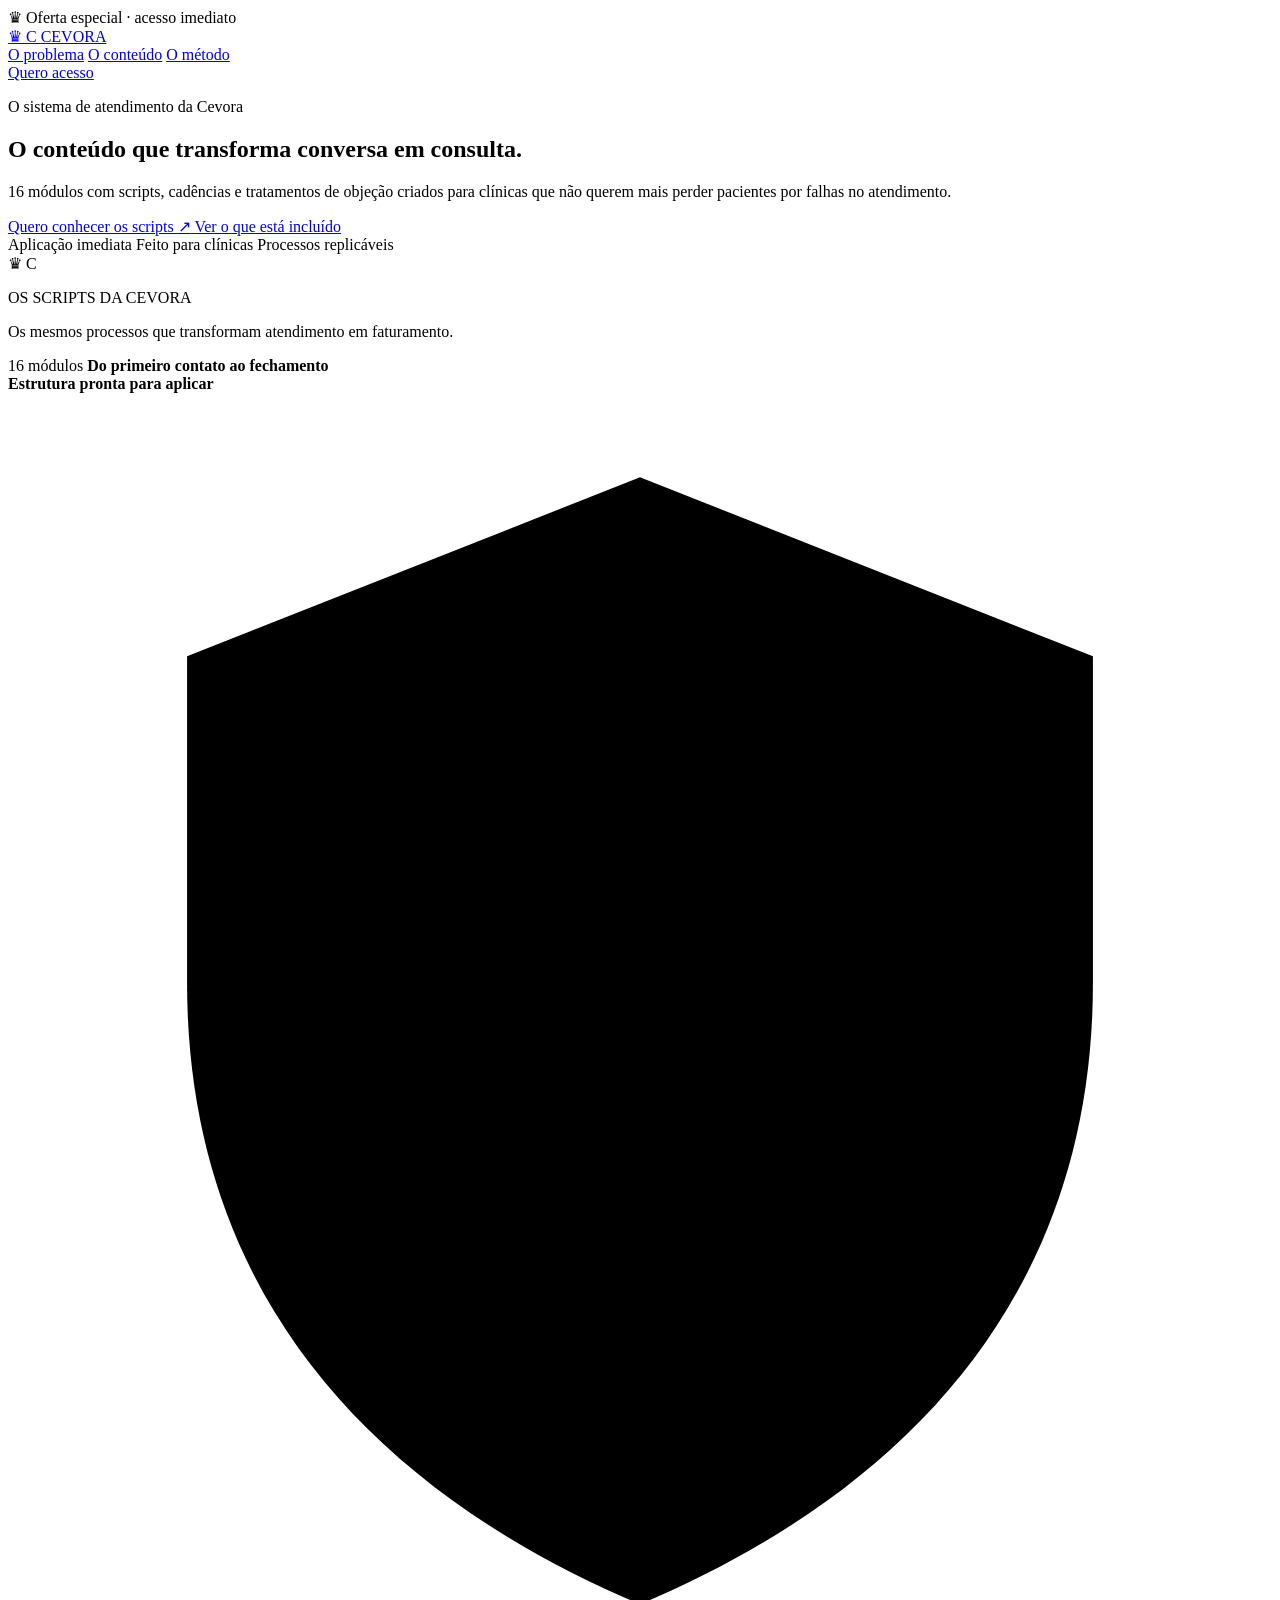
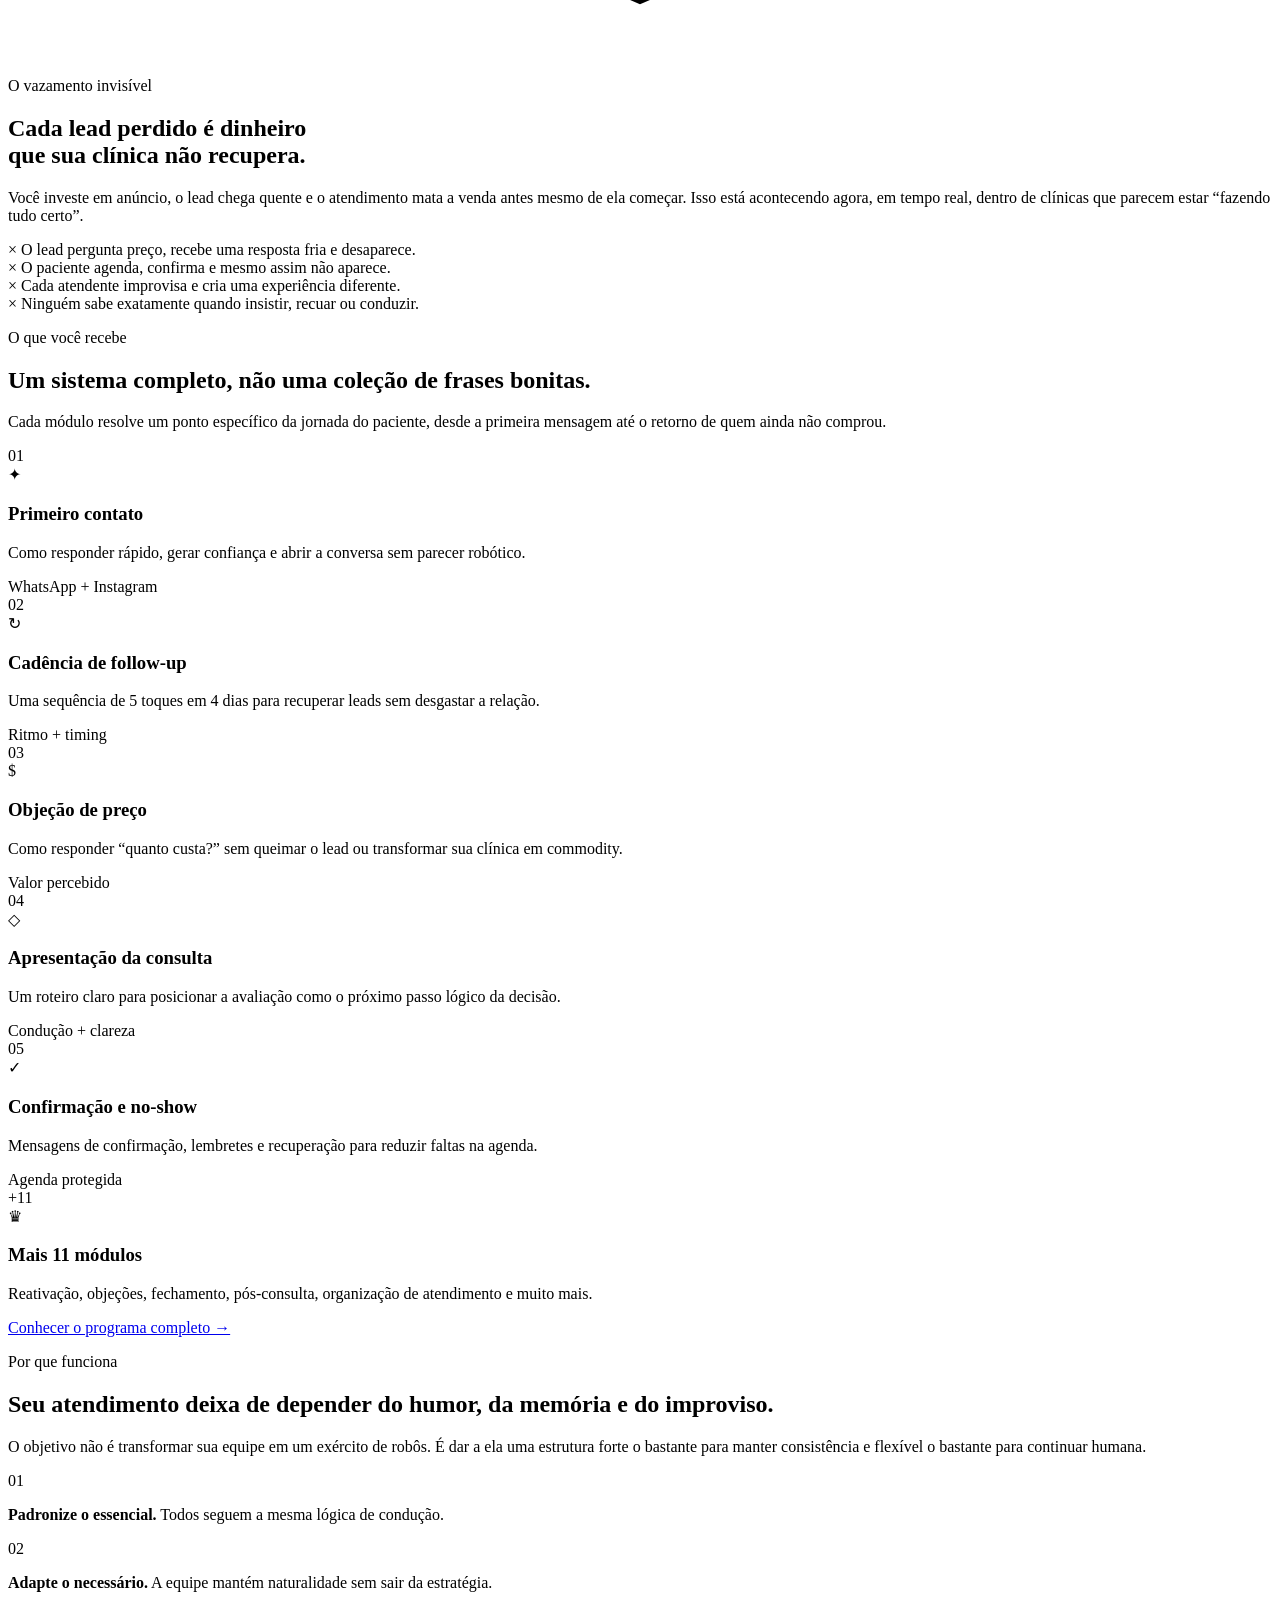
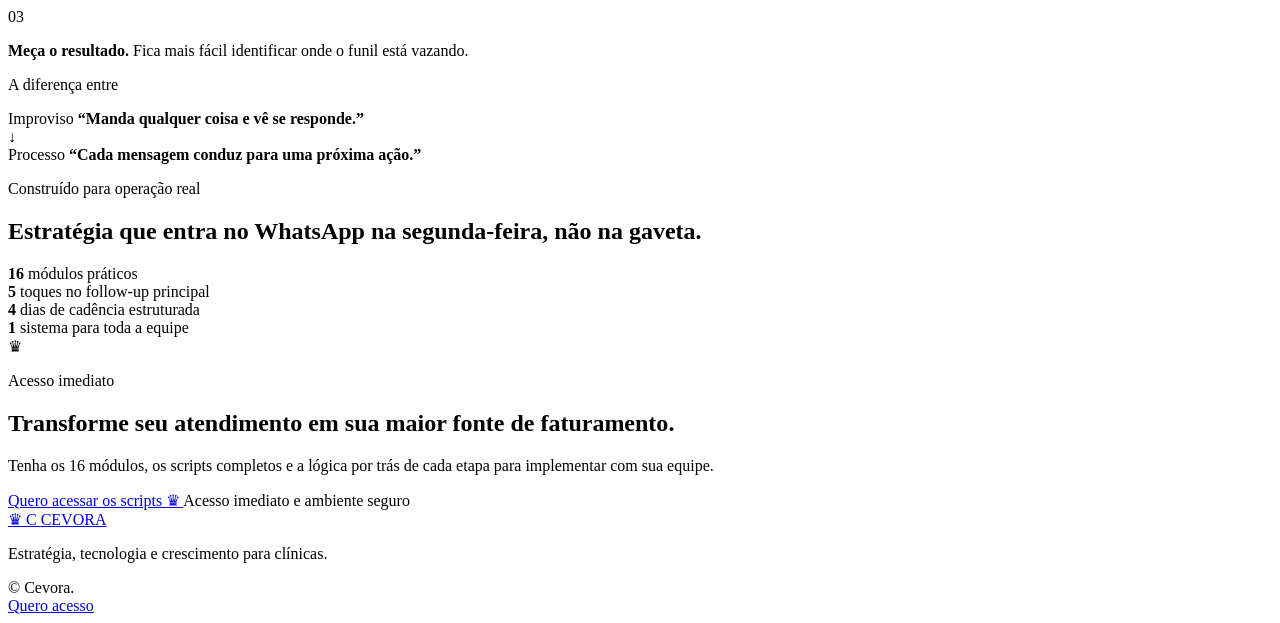
==== index.html @ 69fa2ea5 "feat: cria esboço inicial da landing page Cevora Scripts" ====
<!DOCTYPE html>
<html lang="pt-BR">
<head>
  <meta charset="UTF-8" />
  <meta name="viewport" content="width=device-width, initial-scale=1.0" />
  <meta name="theme-color" content="#070707" />
  <meta
    name="description"
    content="Os Scripts da Cevora: scripts, cadências e tratamentos de objeção criados para clínicas que querem converter mais leads em consultas."
  />
  <title>Os Scripts da Cevora</title>
  <link rel="preconnect" href="https://fonts.googleapis.com" />
  <link rel="preconnect" href="https://fonts.gstatic.com" crossorigin />
  <link
    href="https://fonts.googleapis.com/css2?family=Cormorant+Garamond:wght@500;600;700&family=Inter:wght@400;500;600;700&display=swap"
    rel="stylesheet"
  />
  <link rel="stylesheet" href="styles.css" />
</head>
<body>
  <div class="noise" aria-hidden="true"></div>
  <div class="page-glow page-glow--one" aria-hidden="true"></div>
  <div class="page-glow page-glow--two" aria-hidden="true"></div>

  <div class="offer-bar">
    <span class="offer-bar__icon">♛</span>
    <span>Oferta especial · acesso imediato</span>
  </div>

  <header class="site-header">
    <a class="brand" href="#inicio" aria-label="Cevora, início">
      <span class="brand__mark" aria-hidden="true">
        <span class="brand__crown">♛</span>
        C
      </span>
      <span class="brand__name">CEVORA</span>
    </a>

    <nav class="desktop-nav" aria-label="Navegação principal">
      <a href="#problema">O problema</a>
      <a href="#conteudo">O conteúdo</a>
      <a href="#metodo">O método</a>
    </nav>

    <a class="button button--header" href="#oferta">Quero acesso</a>
  </header>

  <main>
    <section class="hero section" id="inicio">
      <div class="hero__copy reveal">
        <p class="eyebrow">O sistema de atendimento da Cevora</p>
        <h1>
          O conteúdo que transforma
          <span class="gold-text">conversa em consulta</span><span class="red-dot">.</span>
        </h1>

        <p class="hero__lead">
          16 módulos com scripts, cadências e tratamentos de objeção criados para clínicas que não querem mais perder pacientes por falhas no atendimento.
        </p>

        <div class="hero__actions">
          <a class="button button--primary" href="#oferta">
            Quero conhecer os scripts
            <span aria-hidden="true">↗</span>
          </a>
          <a class="text-link" href="#conteudo">Ver o que está incluído</a>
        </div>

        <div class="trust-row" aria-label="Diferenciais">
          <span>Aplicação imediata</span>
          <span>Feito para clínicas</span>
          <span>Processos replicáveis</span>
        </div>
      </div>

      <div class="hero__visual reveal" aria-label="Representação do produto Os Scripts da Cevora">
        <div class="orbit orbit--one"></div>
        <div class="orbit orbit--two"></div>
        <div class="product-shadow"></div>

        <div class="product-box">
          <div class="product-box__edge"></div>
          <div class="product-box__face">
            <div class="product-box__brand">
              <span class="mini-crown">♛</span>
              <span class="product-box__letter">C</span>
            </div>
            <div class="product-box__divider"></div>
            <p class="product-box__title">
              OS SCRIPTS
              <span>DA CEVORA</span>
            </p>
            <p class="product-box__subtitle">
              Os mesmos processos que transformam atendimento em faturamento.
            </p>
          </div>
        </div>

        <div class="floating-card floating-card--top">
          <span class="floating-card__label">16 módulos</span>
          <strong>Do primeiro contato ao fechamento</strong>
        </div>

        <div class="floating-card floating-card--bottom">
          <span class="pulse"></span>
          <strong>Estrutura pronta para aplicar</strong>
        </div>
      </div>
    </section>

    <section class="problem section section--bordered" id="problema">
      <div class="problem__symbol reveal" aria-hidden="true">
        <div class="shield">
          <svg viewBox="0 0 120 120" role="presentation">
            <path d="M60 8 103 25v31c0 29-17 48-43 59C34 104 17 85 17 56V25L60 8Z" />
            <path d="M33 76 50 57l14 12 22-29" />
            <path d="M74 40h12v12" />
          </svg>
        </div>
      </div>

      <div class="problem__content reveal">
        <p class="eyebrow eyebrow--red">O vazamento invisível</p>
        <h2>
          Cada lead perdido é <span class="red-text">dinheiro</span><br />
          que sua clínica não recupera.
        </h2>
        <p>
          Você investe em anúncio, o lead chega quente e o atendimento mata a venda antes mesmo de ela começar. Isso está acontecendo agora, em tempo real, dentro de clínicas que parecem estar “fazendo tudo certo”.
        </p>

        <div class="pain-list">
          <div class="pain-item">
            <span class="pain-item__icon">×</span>
            <span>O lead pergunta preço, recebe uma resposta fria e desaparece.</span>
          </div>
          <div class="pain-item">
            <span class="pain-item__icon">×</span>
            <span>O paciente agenda, confirma e mesmo assim não aparece.</span>
          </div>
          <div class="pain-item">
            <span class="pain-item__icon">×</span>
            <span>Cada atendente improvisa e cria uma experiência diferente.</span>
          </div>
          <div class="pain-item">
            <span class="pain-item__icon">×</span>
            <span>Ninguém sabe exatamente quando insistir, recuar ou conduzir.</span>
          </div>
        </div>
      </div>
    </section>

    <section class="content-section section section--bordered" id="conteudo">
      <div class="section-heading reveal">
        <p class="eyebrow">O que você recebe</p>
        <h2>Um sistema completo, não uma coleção de frases bonitas.</h2>
        <p>
          Cada módulo resolve um ponto específico da jornada do paciente, desde a primeira mensagem até o retorno de quem ainda não comprou.
        </p>
      </div>

      <div class="modules-grid">
        <article class="module-card reveal">
          <span class="module-card__number">01</span>
          <div class="module-card__icon" aria-hidden="true">✦</div>
          <h3>Primeiro contato</h3>
          <p>Como responder rápido, gerar confiança e abrir a conversa sem parecer robótico.</p>
          <span class="module-card__meta">WhatsApp + Instagram</span>
        </article>

        <article class="module-card reveal">
          <span class="module-card__number">02</span>
          <div class="module-card__icon" aria-hidden="true">↻</div>
          <h3>Cadência de follow-up</h3>
          <p>Uma sequência de 5 toques em 4 dias para recuperar leads sem desgastar a relação.</p>
          <span class="module-card__meta">Ritmo + timing</span>
        </article>

        <article class="module-card reveal">
          <span class="module-card__number">03</span>
          <div class="module-card__icon" aria-hidden="true">$</div>
          <h3>Objeção de preço</h3>
          <p>Como responder “quanto custa?” sem queimar o lead ou transformar sua clínica em commodity.</p>
          <span class="module-card__meta">Valor percebido</span>
        </article>

        <article class="module-card reveal">
          <span class="module-card__number">04</span>
          <div class="module-card__icon" aria-hidden="true">◇</div>
          <h3>Apresentação da consulta</h3>
          <p>Um roteiro claro para posicionar a avaliação como o próximo passo lógico da decisão.</p>
          <span class="module-card__meta">Condução + clareza</span>
        </article>

        <article class="module-card reveal">
          <span class="module-card__number">05</span>
          <div class="module-card__icon" aria-hidden="true">✓</div>
          <h3>Confirmação e no-show</h3>
          <p>Mensagens de confirmação, lembretes e recuperação para reduzir faltas na agenda.</p>
          <span class="module-card__meta">Agenda protegida</span>
        </article>

        <article class="module-card module-card--highlight reveal">
          <span class="module-card__number">+11</span>
          <div class="module-card__icon" aria-hidden="true">♛</div>
          <h3>Mais 11 módulos</h3>
          <p>Reativação, objeções, fechamento, pós-consulta, organização de atendimento e muito mais.</p>
          <a href="#oferta">Conhecer o programa completo →</a>
        </article>
      </div>
    </section>

    <section class="method section section--bordered" id="metodo">
      <div class="method__copy reveal">
        <p class="eyebrow">Por que funciona</p>
        <h2>Seu atendimento deixa de depender do humor, da memória e do improviso.</h2>
        <p>
          O objetivo não é transformar sua equipe em um exército de robôs. É dar a ela uma estrutura forte o bastante para manter consistência e flexível o bastante para continuar humana.
        </p>

        <div class="method-points">
          <div>
            <span>01</span>
            <p><strong>Padronize o essencial.</strong> Todos seguem a mesma lógica de condução.</p>
          </div>
          <div>
            <span>02</span>
            <p><strong>Adapte o necessário.</strong> A equipe mantém naturalidade sem sair da estratégia.</p>
          </div>
          <div>
            <span>03</span>
            <p><strong>Meça o resultado.</strong> Fica mais fácil identificar onde o funil está vazando.</p>
          </div>
        </div>
      </div>

      <div class="method__panel reveal">
        <div class="method__panel-line"></div>
        <p class="method__panel-kicker">A diferença entre</p>
        <div class="comparison">
          <div class="comparison__item comparison__item--bad">
            <span>Improviso</span>
            <strong>“Manda qualquer coisa e vê se responde.”</strong>
          </div>
          <div class="comparison__arrow">↓</div>
          <div class="comparison__item comparison__item--good">
            <span>Processo</span>
            <strong>“Cada mensagem conduz para uma próxima ação.”</strong>
          </div>
        </div>
      </div>
    </section>

    <section class="proof section section--bordered">
      <div class="proof__intro reveal">
        <p class="eyebrow">Construído para operação real</p>
        <h2>Estratégia que entra no WhatsApp na segunda-feira, não na gaveta.</h2>
      </div>

      <div class="stats-grid">
        <div class="stat reveal">
          <strong>16</strong>
          <span>módulos práticos</span>
        </div>
        <div class="stat reveal">
          <strong>5</strong>
          <span>toques no follow-up principal</span>
        </div>
        <div class="stat reveal">
          <strong>4</strong>
          <span>dias de cadência estruturada</span>
        </div>
        <div class="stat reveal">
          <strong>1</strong>
          <span>sistema para toda a equipe</span>
        </div>
      </div>
    </section>

    <section class="offer section" id="oferta">
      <div class="offer__frame reveal">
        <div class="offer__ornament" aria-hidden="true">♛</div>
        <p class="eyebrow">Acesso imediato</p>
        <h2>
          Transforme seu atendimento em sua
          <span class="red-text">maior fonte de faturamento</span>.
        </h2>
        <p>
          Tenha os 16 módulos, os scripts completos e a lógica por trás de cada etapa para implementar com sua equipe.
        </p>

        <div class="offer__actions">
          <a class="button button--primary button--large" href="#" data-checkout>
            Quero acessar os scripts
            <span aria-hidden="true">♛</span>
          </a>
          <span class="secure-note">Acesso imediato e ambiente seguro</span>
        </div>
      </div>
    </section>
  </main>

  <footer class="site-footer">
    <a class="brand brand--footer" href="#inicio" aria-label="Cevora, voltar ao início">
      <span class="brand__mark" aria-hidden="true">
        <span class="brand__crown">♛</span>
        C
      </span>
      <span class="brand__name">CEVORA</span>
    </a>
    <p>Estratégia, tecnologia e crescimento para clínicas.</p>
    <span>© <span id="year"></span> Cevora.</span>
  </footer>

  <a class="mobile-cta" href="#oferta">Quero acesso</a>

  <script src="script.js"></script>
</body>
</html>
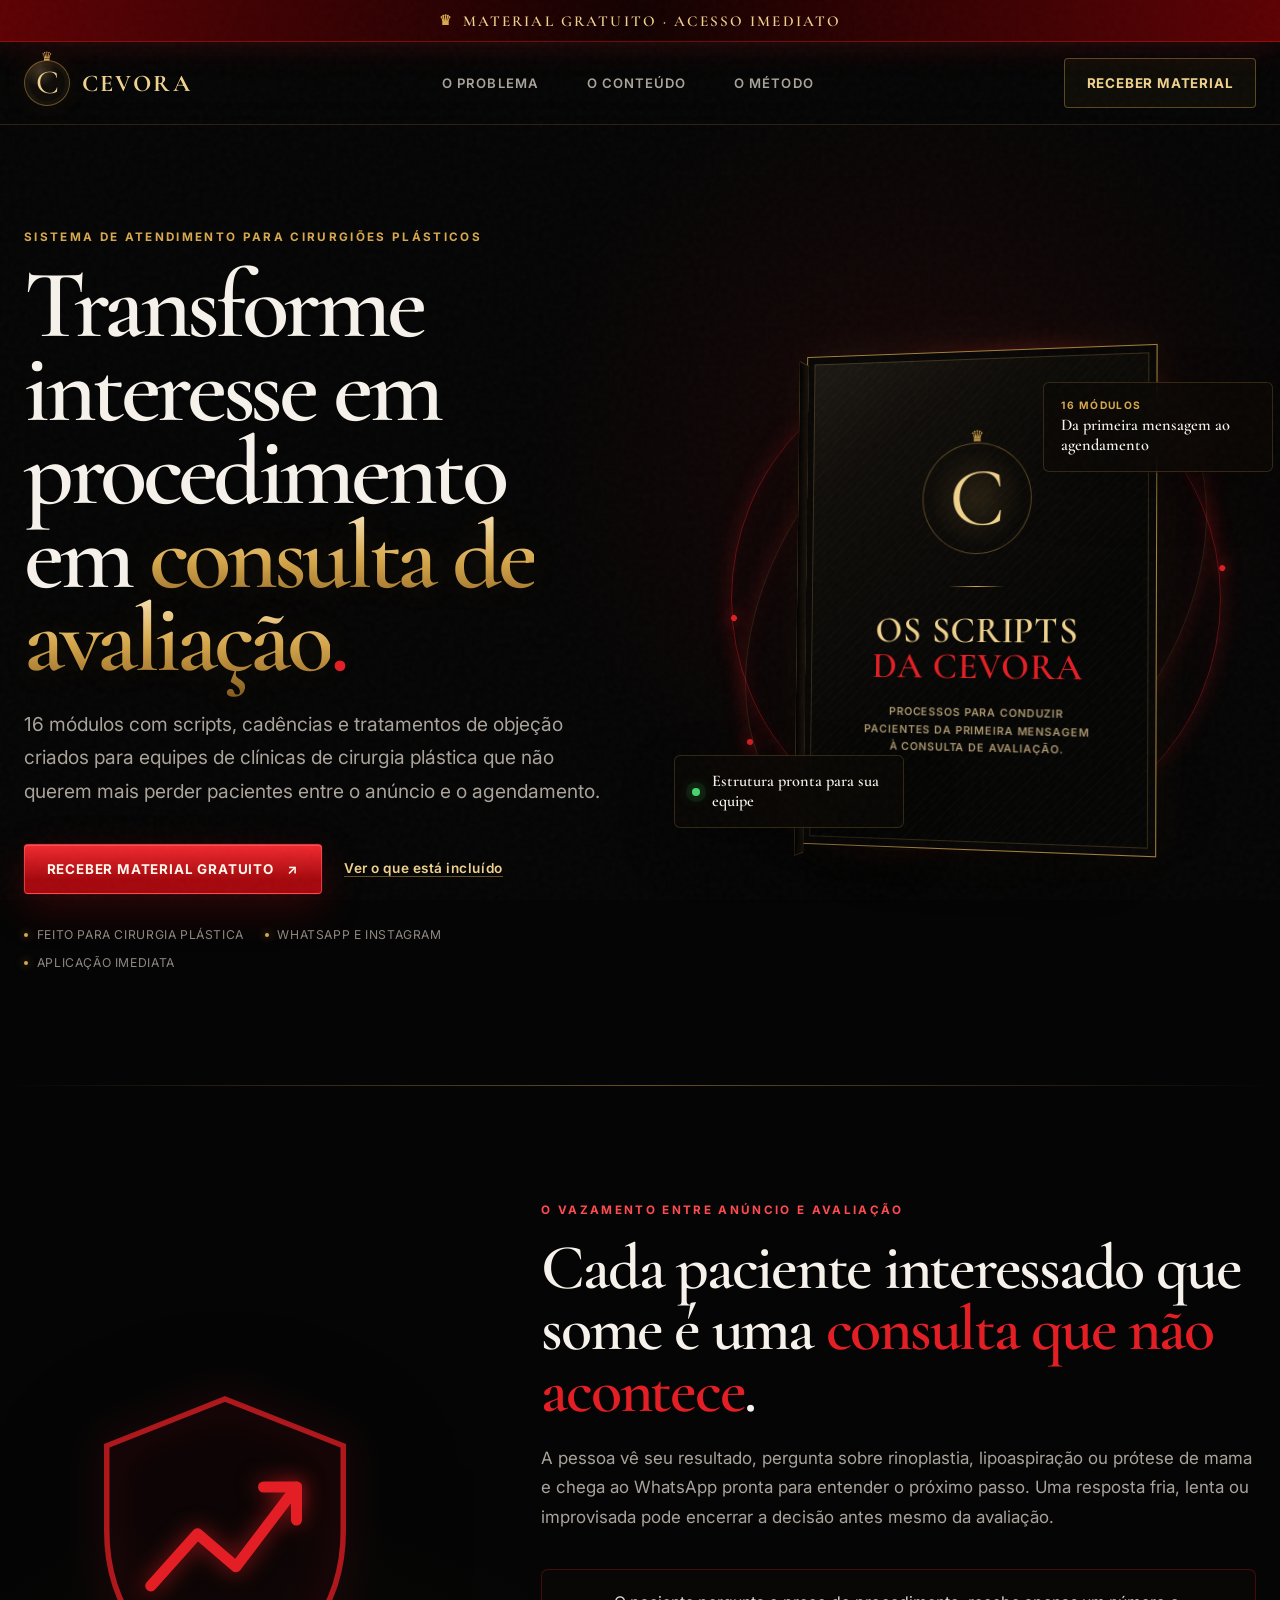
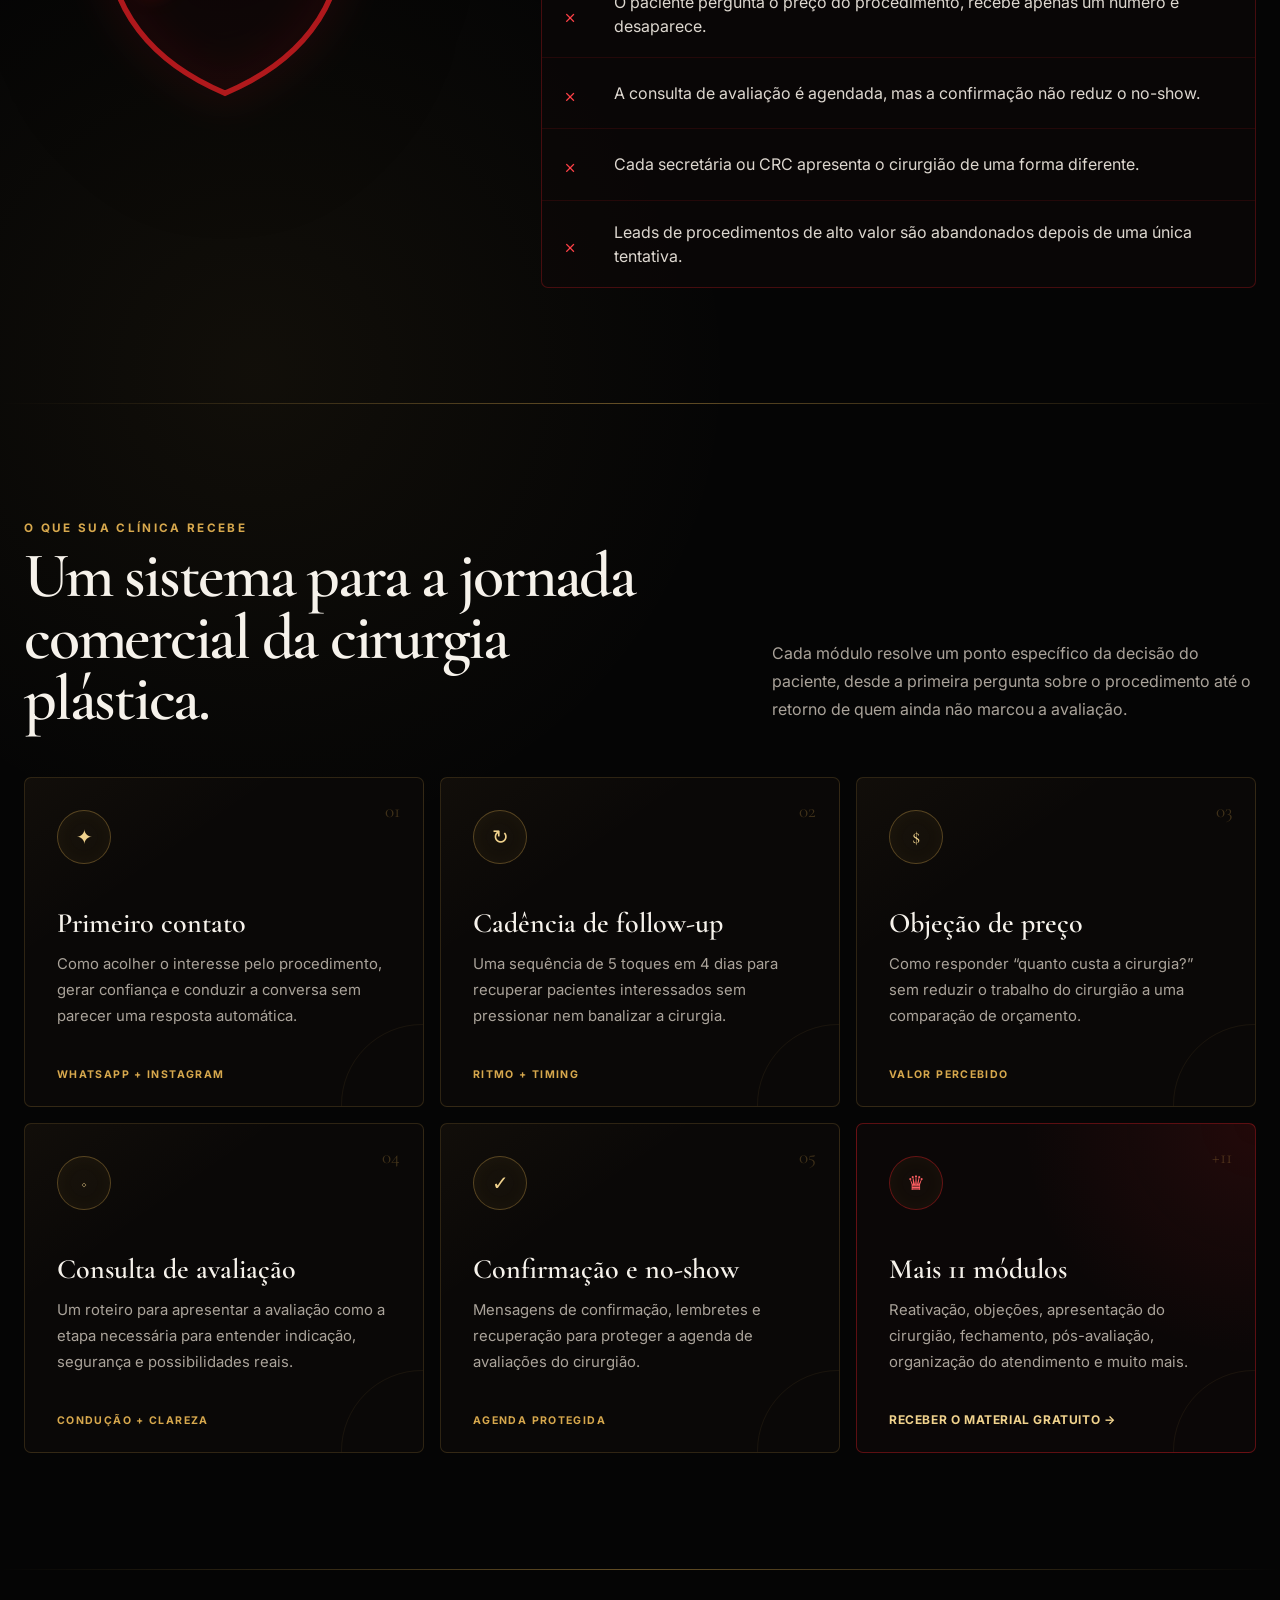
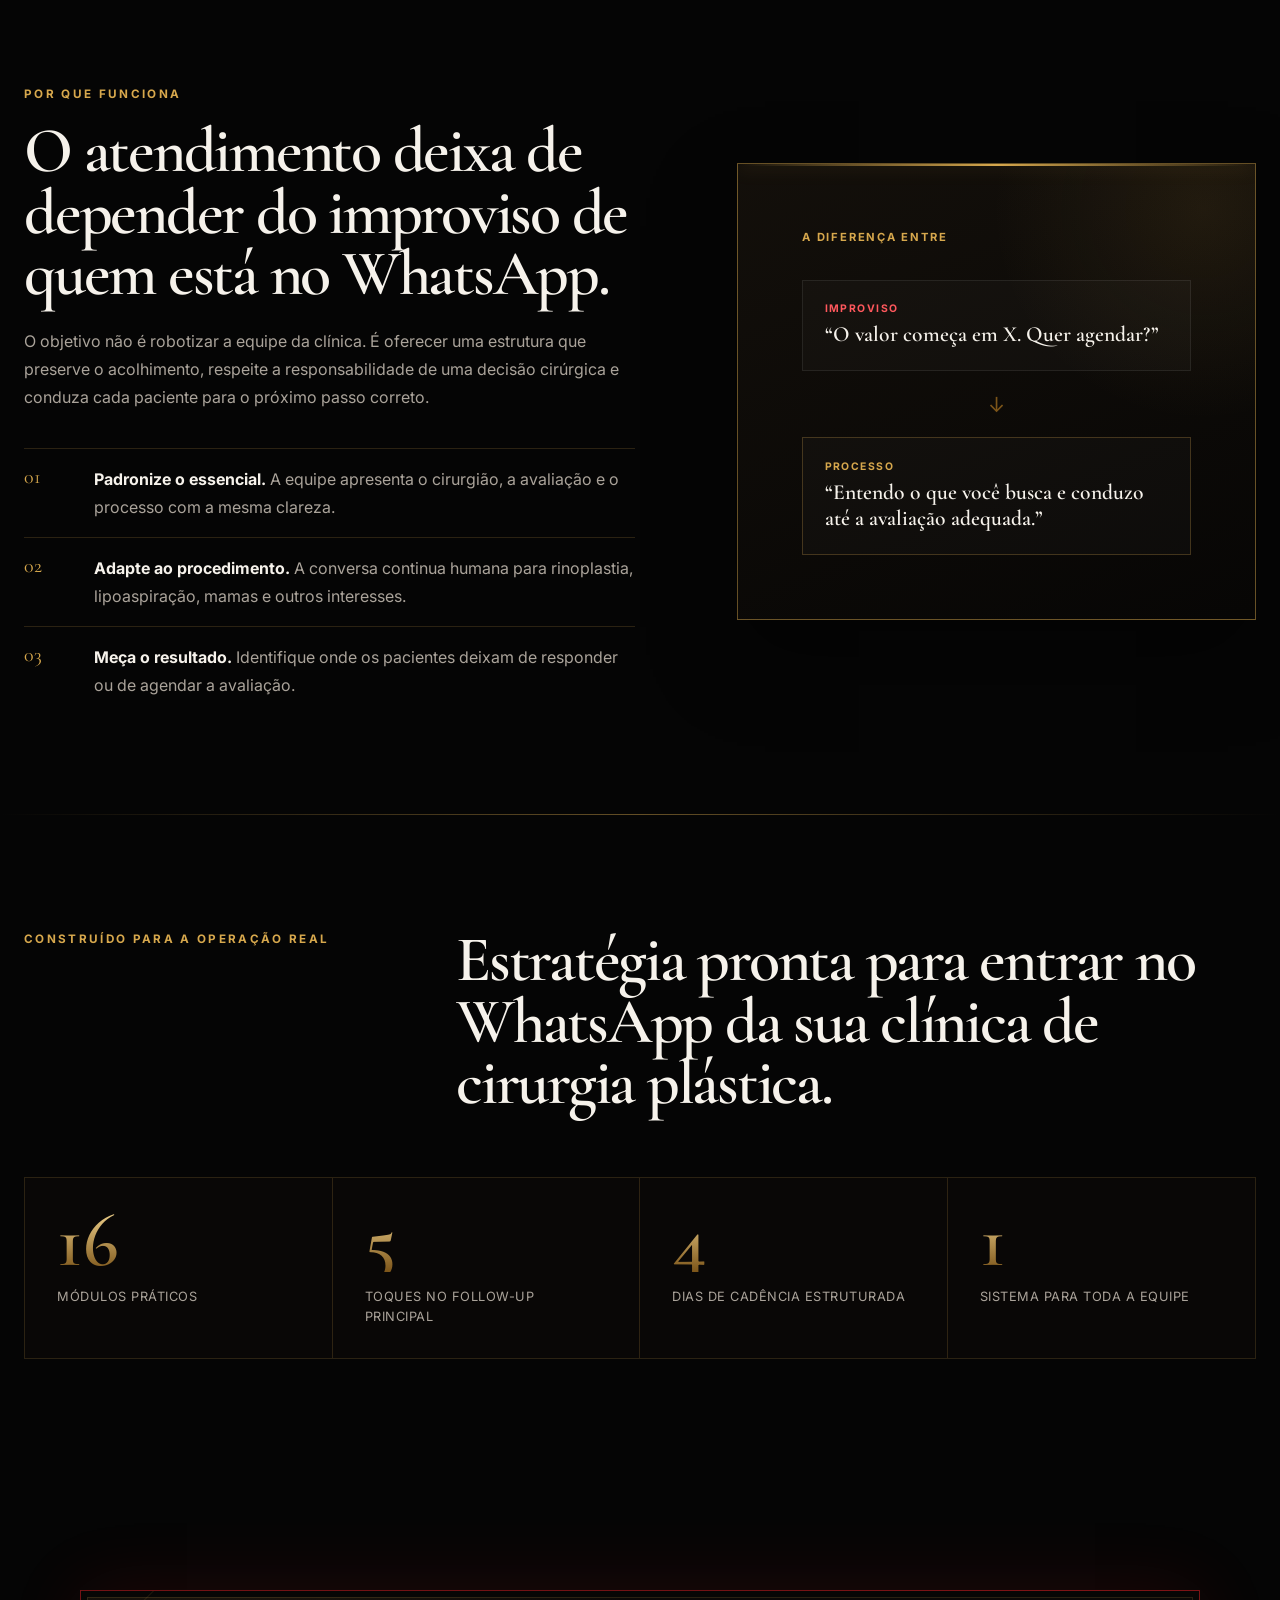
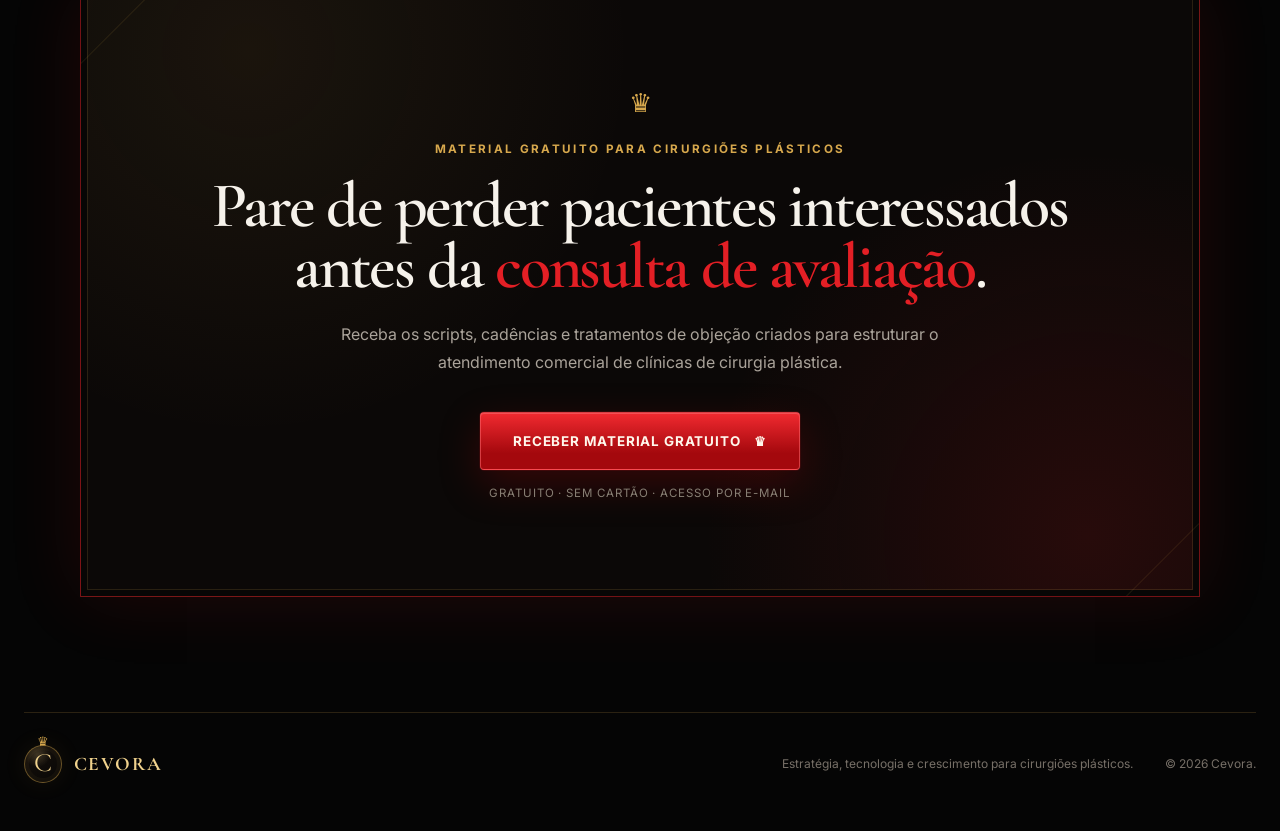
==== commit 2c02ab70: "copy: especializa landing page para cirurgiões plásticos" ====
--- a/index.html
+++ b/index.html
@@ -6,9 +6,9 @@
   <meta name="theme-color" content="#070707" />
   <meta
     name="description"
-    content="Os Scripts da Cevora: scripts, cadências e tratamentos de objeção criados para clínicas que querem converter mais leads em consultas."
+    content="Scripts, cadências e tratamentos de objeção para clínicas de cirurgia plástica converterem mais pacientes interessados em consultas de avaliação."
   />
-  <title>Os Scripts da Cevora</title>
+  <title>Scripts para Cirurgiões Plásticos | Cevora</title>
   <link rel="preconnect" href="https://fonts.googleapis.com" />
   <link rel="preconnect" href="https://fonts.gstatic.com" crossorigin />
   <link
@@ -24,7 +24,7 @@
 
   <div class="offer-bar">
     <span class="offer-bar__icon">♛</span>
-    <span>Oferta especial · acesso imediato</span>
+    <span>Material gratuito · acesso imediato</span>
   </div>
 
   <header class="site-header">
@@ -42,38 +42,38 @@
       <a href="#metodo">O método</a>
     </nav>
 
-    <a class="button button--header" href="#oferta">Quero acesso</a>
+    <a class="button button--header" href="checkout.html">Receber material</a>
   </header>
 
   <main>
     <section class="hero section" id="inicio">
       <div class="hero__copy reveal">
-        <p class="eyebrow">O sistema de atendimento da Cevora</p>
+        <p class="eyebrow">Sistema de atendimento para cirurgiões plásticos</p>
         <h1>
-          O conteúdo que transforma
-          <span class="gold-text">conversa em consulta</span><span class="red-dot">.</span>
+          Transforme interesse em procedimento em
+          <span class="gold-text">consulta de avaliação</span><span class="red-dot">.</span>
         </h1>
 
         <p class="hero__lead">
-          16 módulos com scripts, cadências e tratamentos de objeção criados para clínicas que não querem mais perder pacientes por falhas no atendimento.
+          16 módulos com scripts, cadências e tratamentos de objeção criados para equipes de clínicas de cirurgia plástica que não querem mais perder pacientes entre o anúncio e o agendamento.
         </p>
 
         <div class="hero__actions">
-          <a class="button button--primary" href="#oferta">
-            Quero conhecer os scripts
+          <a class="button button--primary" href="checkout.html">
+            Receber material gratuito
             <span aria-hidden="true">↗</span>
           </a>
           <a class="text-link" href="#conteudo">Ver o que está incluído</a>
         </div>
 
         <div class="trust-row" aria-label="Diferenciais">
+          <span>Feito para cirurgia plástica</span>
+          <span>WhatsApp e Instagram</span>
           <span>Aplicação imediata</span>
-          <span>Feito para clínicas</span>
-          <span>Processos replicáveis</span>
-        </div>
-      </div>
-
-      <div class="hero__visual reveal" aria-label="Representação do produto Os Scripts da Cevora">
+        </div>
+      </div>
+
+      <div class="hero__visual reveal" aria-label="Representação do produto Os Scripts da Cevora para cirurgia plástica">
         <div class="orbit orbit--one"></div>
         <div class="orbit orbit--two"></div>
         <div class="product-shadow"></div>
@@ -91,19 +91,19 @@
               <span>DA CEVORA</span>
             </p>
             <p class="product-box__subtitle">
-              Os mesmos processos que transformam atendimento em faturamento.
+              Processos para conduzir pacientes da primeira mensagem à consulta de avaliação.
             </p>
           </div>
         </div>
 
         <div class="floating-card floating-card--top">
           <span class="floating-card__label">16 módulos</span>
-          <strong>Do primeiro contato ao fechamento</strong>
+          <strong>Da primeira mensagem ao agendamento</strong>
         </div>
 
         <div class="floating-card floating-card--bottom">
           <span class="pulse"></span>
-          <strong>Estrutura pronta para aplicar</strong>
+          <strong>Estrutura pronta para sua equipe</strong>
         </div>
       </div>
     </section>
@@ -120,31 +120,31 @@
       </div>
 
       <div class="problem__content reveal">
-        <p class="eyebrow eyebrow--red">O vazamento invisível</p>
+        <p class="eyebrow eyebrow--red">O vazamento entre anúncio e avaliação</p>
         <h2>
-          Cada lead perdido é <span class="red-text">dinheiro</span><br />
-          que sua clínica não recupera.
+          Cada paciente interessado que some é uma
+          <span class="red-text">consulta que não acontece</span>.
         </h2>
         <p>
-          Você investe em anúncio, o lead chega quente e o atendimento mata a venda antes mesmo de ela começar. Isso está acontecendo agora, em tempo real, dentro de clínicas que parecem estar “fazendo tudo certo”.
+          A pessoa vê seu resultado, pergunta sobre rinoplastia, lipoaspiração ou prótese de mama e chega ao WhatsApp pronta para entender o próximo passo. Uma resposta fria, lenta ou improvisada pode encerrar a decisão antes mesmo da avaliação.
         </p>
 
         <div class="pain-list">
           <div class="pain-item">
             <span class="pain-item__icon">×</span>
-            <span>O lead pergunta preço, recebe uma resposta fria e desaparece.</span>
+            <span>O paciente pergunta o preço do procedimento, recebe apenas um número e desaparece.</span>
           </div>
           <div class="pain-item">
             <span class="pain-item__icon">×</span>
-            <span>O paciente agenda, confirma e mesmo assim não aparece.</span>
+            <span>A consulta de avaliação é agendada, mas a confirmação não reduz o no-show.</span>
           </div>
           <div class="pain-item">
             <span class="pain-item__icon">×</span>
-            <span>Cada atendente improvisa e cria uma experiência diferente.</span>
+            <span>Cada secretária ou CRC apresenta o cirurgião de uma forma diferente.</span>
           </div>
           <div class="pain-item">
             <span class="pain-item__icon">×</span>
-            <span>Ninguém sabe exatamente quando insistir, recuar ou conduzir.</span>
+            <span>Leads de procedimentos de alto valor são abandonados depois de uma única tentativa.</span>
           </div>
         </div>
       </div>
@@ -152,10 +152,10 @@
 
     <section class="content-section section section--bordered" id="conteudo">
       <div class="section-heading reveal">
-        <p class="eyebrow">O que você recebe</p>
-        <h2>Um sistema completo, não uma coleção de frases bonitas.</h2>
+        <p class="eyebrow">O que sua clínica recebe</p>
+        <h2>Um sistema para a jornada comercial da cirurgia plástica.</h2>
         <p>
-          Cada módulo resolve um ponto específico da jornada do paciente, desde a primeira mensagem até o retorno de quem ainda não comprou.
+          Cada módulo resolve um ponto específico da decisão do paciente, desde a primeira pergunta sobre o procedimento até o retorno de quem ainda não marcou a avaliação.
         </p>
       </div>
 
@@ -164,7 +164,7 @@
           <span class="module-card__number">01</span>
           <div class="module-card__icon" aria-hidden="true">✦</div>
           <h3>Primeiro contato</h3>
-          <p>Como responder rápido, gerar confiança e abrir a conversa sem parecer robótico.</p>
+          <p>Como acolher o interesse pelo procedimento, gerar confiança e conduzir a conversa sem parecer uma resposta automática.</p>
           <span class="module-card__meta">WhatsApp + Instagram</span>
         </article>
 
@@ -172,7 +172,7 @@
           <span class="module-card__number">02</span>
           <div class="module-card__icon" aria-hidden="true">↻</div>
           <h3>Cadência de follow-up</h3>
-          <p>Uma sequência de 5 toques em 4 dias para recuperar leads sem desgastar a relação.</p>
+          <p>Uma sequência de 5 toques em 4 dias para recuperar pacientes interessados sem pressionar nem banalizar a cirurgia.</p>
           <span class="module-card__meta">Ritmo + timing</span>
         </article>
 
@@ -180,15 +180,15 @@
           <span class="module-card__number">03</span>
           <div class="module-card__icon" aria-hidden="true">$</div>
           <h3>Objeção de preço</h3>
-          <p>Como responder “quanto custa?” sem queimar o lead ou transformar sua clínica em commodity.</p>
+          <p>Como responder “quanto custa a cirurgia?” sem reduzir o trabalho do cirurgião a uma comparação de orçamento.</p>
           <span class="module-card__meta">Valor percebido</span>
         </article>
 
         <article class="module-card reveal">
           <span class="module-card__number">04</span>
           <div class="module-card__icon" aria-hidden="true">◇</div>
-          <h3>Apresentação da consulta</h3>
-          <p>Um roteiro claro para posicionar a avaliação como o próximo passo lógico da decisão.</p>
+          <h3>Consulta de avaliação</h3>
+          <p>Um roteiro para apresentar a avaliação como a etapa necessária para entender indicação, segurança e possibilidades reais.</p>
           <span class="module-card__meta">Condução + clareza</span>
         </article>
 
@@ -196,7 +196,7 @@
           <span class="module-card__number">05</span>
           <div class="module-card__icon" aria-hidden="true">✓</div>
           <h3>Confirmação e no-show</h3>
-          <p>Mensagens de confirmação, lembretes e recuperação para reduzir faltas na agenda.</p>
+          <p>Mensagens de confirmação, lembretes e recuperação para proteger a agenda de avaliações do cirurgião.</p>
           <span class="module-card__meta">Agenda protegida</span>
         </article>
 
@@ -204,8 +204,8 @@
           <span class="module-card__number">+11</span>
           <div class="module-card__icon" aria-hidden="true">♛</div>
           <h3>Mais 11 módulos</h3>
-          <p>Reativação, objeções, fechamento, pós-consulta, organização de atendimento e muito mais.</p>
-          <a href="#oferta">Conhecer o programa completo →</a>
+          <p>Reativação, objeções, apresentação do cirurgião, fechamento, pós-avaliação, organização do atendimento e muito mais.</p>
+          <a href="checkout.html">Receber o material gratuito →</a>
         </article>
       </div>
     </section>
@@ -213,23 +213,23 @@
     <section class="method section section--bordered" id="metodo">
       <div class="method__copy reveal">
         <p class="eyebrow">Por que funciona</p>
-        <h2>Seu atendimento deixa de depender do humor, da memória e do improviso.</h2>
+        <h2>O atendimento deixa de depender do improviso de quem está no WhatsApp.</h2>
         <p>
-          O objetivo não é transformar sua equipe em um exército de robôs. É dar a ela uma estrutura forte o bastante para manter consistência e flexível o bastante para continuar humana.
+          O objetivo não é robotizar a equipe da clínica. É oferecer uma estrutura que preserve o acolhimento, respeite a responsabilidade de uma decisão cirúrgica e conduza cada paciente para o próximo passo correto.
         </p>
 
         <div class="method-points">
           <div>
             <span>01</span>
-            <p><strong>Padronize o essencial.</strong> Todos seguem a mesma lógica de condução.</p>
+            <p><strong>Padronize o essencial.</strong> A equipe apresenta o cirurgião, a avaliação e o processo com a mesma clareza.</p>
           </div>
           <div>
             <span>02</span>
-            <p><strong>Adapte o necessário.</strong> A equipe mantém naturalidade sem sair da estratégia.</p>
+            <p><strong>Adapte ao procedimento.</strong> A conversa continua humana para rinoplastia, lipoaspiração, mamas e outros interesses.</p>
           </div>
           <div>
             <span>03</span>
-            <p><strong>Meça o resultado.</strong> Fica mais fácil identificar onde o funil está vazando.</p>
+            <p><strong>Meça o resultado.</strong> Identifique onde os pacientes deixam de responder ou de agendar a avaliação.</p>
           </div>
         </div>
       </div>
@@ -240,12 +240,12 @@
         <div class="comparison">
           <div class="comparison__item comparison__item--bad">
             <span>Improviso</span>
-            <strong>“Manda qualquer coisa e vê se responde.”</strong>
+            <strong>“O valor começa em X. Quer agendar?”</strong>
           </div>
           <div class="comparison__arrow">↓</div>
           <div class="comparison__item comparison__item--good">
             <span>Processo</span>
-            <strong>“Cada mensagem conduz para uma próxima ação.”</strong>
+            <strong>“Entendo o que você busca e conduzo até a avaliação adequada.”</strong>
           </div>
         </div>
       </div>
@@ -253,8 +253,8 @@
 
     <section class="proof section section--bordered">
       <div class="proof__intro reveal">
-        <p class="eyebrow">Construído para operação real</p>
-        <h2>Estratégia que entra no WhatsApp na segunda-feira, não na gaveta.</h2>
+        <p class="eyebrow">Construído para a operação real</p>
+        <h2>Estratégia pronta para entrar no WhatsApp da sua clínica de cirurgia plástica.</h2>
       </div>
 
       <div class="stats-grid">
@@ -280,21 +280,21 @@
     <section class="offer section" id="oferta">
       <div class="offer__frame reveal">
         <div class="offer__ornament" aria-hidden="true">♛</div>
-        <p class="eyebrow">Acesso imediato</p>
+        <p class="eyebrow">Material gratuito para cirurgiões plásticos</p>
         <h2>
-          Transforme seu atendimento em sua
-          <span class="red-text">maior fonte de faturamento</span>.
+          Pare de perder pacientes interessados antes da
+          <span class="red-text">consulta de avaliação</span>.
         </h2>
         <p>
-          Tenha os 16 módulos, os scripts completos e a lógica por trás de cada etapa para implementar com sua equipe.
+          Receba os scripts, cadências e tratamentos de objeção criados para estruturar o atendimento comercial de clínicas de cirurgia plástica.
         </p>
 
         <div class="offer__actions">
-          <a class="button button--primary button--large" href="#" data-checkout>
-            Quero acessar os scripts
+          <a class="button button--primary button--large" href="checkout.html">
+            Receber material gratuito
             <span aria-hidden="true">♛</span>
           </a>
-          <span class="secure-note">Acesso imediato e ambiente seguro</span>
+          <span class="secure-note">Gratuito · sem cartão · acesso por e-mail</span>
         </div>
       </div>
     </section>
@@ -308,11 +308,11 @@
       </span>
       <span class="brand__name">CEVORA</span>
     </a>
-    <p>Estratégia, tecnologia e crescimento para clínicas.</p>
+    <p>Estratégia, tecnologia e crescimento para cirurgiões plásticos.</p>
     <span>© <span id="year"></span> Cevora.</span>
   </footer>
 
-  <a class="mobile-cta" href="#oferta">Quero acesso</a>
+  <a class="mobile-cta" href="checkout.html">Receber material gratuito</a>
 
   <script src="script.js"></script>
 </body>
--- a/styles.css
+++ b/styles.css
@@ -0,0 +1,1393 @@
+:root {
+  --black: #050505;
+  --black-soft: #0a0908;
+  --surface: rgba(17, 14, 11, 0.84);
+  --surface-strong: #100d0b;
+  --gold: #d7a84d;
+  --gold-light: #f0d28d;
+  --gold-dark: #7c5519;
+  --red: #e31f25;
+  --red-deep: #8f090d;
+  --white: #f6f2eb;
+  --muted: #aaa39a;
+  --line: rgba(215, 168, 77, 0.18);
+  --line-strong: rgba(215, 168, 77, 0.45);
+  --serif: "Cormorant Garamond", Georgia, serif;
+  --sans: "Inter", Arial, sans-serif;
+  --content-width: 1240px;
+}
+
+* {
+  box-sizing: border-box;
+}
+
+html {
+  scroll-behavior: smooth;
+  background: var(--black);
+}
+
+body {
+  min-width: 320px;
+  margin: 0;
+  color: var(--white);
+  background:
+    radial-gradient(circle at 72% 8%, rgba(181, 19, 25, 0.11), transparent 25rem),
+    radial-gradient(circle at 20% 35%, rgba(215, 168, 77, 0.06), transparent 30rem),
+    var(--black);
+  font-family: var(--sans);
+  -webkit-font-smoothing: antialiased;
+  overflow-x: hidden;
+}
+
+body::before {
+  content: "";
+  position: fixed;
+  inset: 0;
+  z-index: -3;
+  opacity: 0.16;
+  background-image:
+    linear-gradient(rgba(255, 255, 255, 0.025) 1px, transparent 1px),
+    linear-gradient(90deg, rgba(255, 255, 255, 0.025) 1px, transparent 1px);
+  background-size: 64px 64px;
+  mask-image: linear-gradient(to bottom, black, transparent 75%);
+}
+
+::selection {
+  color: var(--black);
+  background: var(--gold-light);
+}
+
+a {
+  color: inherit;
+  text-decoration: none;
+}
+
+button,
+a {
+  -webkit-tap-highlight-color: transparent;
+}
+
+.noise {
+  position: fixed;
+  inset: 0;
+  z-index: 20;
+  pointer-events: none;
+  opacity: 0.035;
+  background-image: url("data:image/svg+xml,%3Csvg viewBox='0 0 180 180' xmlns='http://www.w3.org/2000/svg'%3E%3Cfilter id='n'%3E%3CfeTurbulence type='fractalNoise' baseFrequency='.9' numOctaves='4' stitchTiles='stitch'/%3E%3C/filter%3E%3Crect width='100%25' height='100%25' filter='url(%23n)' opacity='.8'/%3E%3C/svg%3E");
+}
+
+.page-glow {
+  position: fixed;
+  width: 26rem;
+  height: 26rem;
+  z-index: -2;
+  pointer-events: none;
+  filter: blur(80px);
+  border-radius: 50%;
+  opacity: 0.12;
+}
+
+.page-glow--one {
+  top: 7rem;
+  right: -8rem;
+  background: var(--red);
+}
+
+.page-glow--two {
+  top: 50rem;
+  left: -12rem;
+  background: var(--gold);
+}
+
+.offer-bar {
+  position: relative;
+  z-index: 11;
+  display: flex;
+  justify-content: center;
+  align-items: center;
+  gap: 0.55rem;
+  min-height: 42px;
+  padding: 0.7rem 1rem;
+  color: var(--gold-light);
+  background:
+    linear-gradient(90deg, rgba(98, 0, 4, 0.95), rgba(20, 0, 1, 0.96), rgba(98, 0, 4, 0.95));
+  border-bottom: 1px solid rgba(227, 31, 37, 0.4);
+  box-shadow: 0 0 35px rgba(227, 31, 37, 0.22);
+  font-family: var(--serif);
+  font-size: 0.95rem;
+  font-weight: 600;
+  letter-spacing: 0.14em;
+  text-transform: uppercase;
+}
+
+.offer-bar__icon {
+  color: var(--gold);
+  font-size: 0.85rem;
+}
+
+.site-header {
+  position: sticky;
+  top: 0;
+  z-index: 10;
+  display: grid;
+  grid-template-columns: auto 1fr auto;
+  align-items: center;
+  gap: 2rem;
+  min-height: 82px;
+  padding: 1rem max(24px, calc((100vw - var(--content-width)) / 2));
+  background: rgba(5, 5, 5, 0.8);
+  border-bottom: 1px solid var(--line);
+  backdrop-filter: blur(18px);
+}
+
+.brand {
+  display: inline-flex;
+  align-items: center;
+  gap: 0.72rem;
+  width: fit-content;
+}
+
+.brand__mark {
+  position: relative;
+  display: grid;
+  width: 46px;
+  height: 46px;
+  place-items: center;
+  color: var(--gold-light);
+  border: 1px solid var(--line-strong);
+  border-radius: 50%;
+  background:
+    radial-gradient(circle at 35% 24%, rgba(240, 210, 141, 0.2), transparent 35%),
+    linear-gradient(145deg, #17110b, #080706);
+  box-shadow:
+    inset 0 0 0 4px rgba(215, 168, 77, 0.04),
+    0 0 24px rgba(215, 168, 77, 0.08);
+  font-family: var(--serif);
+  font-size: 2.1rem;
+  line-height: 1;
+}
+
+.brand__crown {
+  position: absolute;
+  top: -10px;
+  left: 50%;
+  color: var(--gold);
+  font-size: 0.8rem;
+  transform: translateX(-50%);
+}
+
+.brand__name {
+  color: var(--gold-light);
+  font-family: var(--serif);
+  font-size: 1.5rem;
+  font-weight: 700;
+  letter-spacing: 0.1em;
+}
+
+.desktop-nav {
+  display: flex;
+  justify-content: center;
+  gap: clamp(1.5rem, 4vw, 3rem);
+  color: var(--muted);
+  font-size: 0.82rem;
+  font-weight: 600;
+  letter-spacing: 0.08em;
+  text-transform: uppercase;
+}
+
+.desktop-nav a {
+  position: relative;
+  transition: color 180ms ease;
+}
+
+.desktop-nav a::after {
+  content: "";
+  position: absolute;
+  right: 0;
+  bottom: -0.6rem;
+  left: 0;
+  height: 1px;
+  background: var(--gold);
+  transform: scaleX(0);
+  transform-origin: center;
+  transition: transform 180ms ease;
+}
+
+.desktop-nav a:hover {
+  color: var(--white);
+}
+
+.desktop-nav a:hover::after {
+  transform: scaleX(1);
+}
+
+.button {
+  display: inline-flex;
+  justify-content: center;
+  align-items: center;
+  gap: 0.85rem;
+  min-height: 50px;
+  padding: 0.95rem 1.35rem;
+  border: 1px solid transparent;
+  border-radius: 4px;
+  font-size: 0.84rem;
+  font-weight: 700;
+  letter-spacing: 0.06em;
+  text-transform: uppercase;
+  transition:
+    transform 180ms ease,
+    border-color 180ms ease,
+    box-shadow 180ms ease,
+    background 180ms ease;
+}
+
+.button:hover {
+  transform: translateY(-2px);
+}
+
+.button--header {
+  color: var(--gold-light);
+  border-color: rgba(215, 168, 77, 0.38);
+  background: rgba(215, 168, 77, 0.05);
+}
+
+.button--header:hover {
+  border-color: var(--gold);
+  box-shadow: 0 0 22px rgba(215, 168, 77, 0.12);
+}
+
+.button--primary {
+  color: #fff7ec;
+  background:
+    linear-gradient(180deg, #f12a30, #a4080d 72%),
+    var(--red);
+  border-color: rgba(255, 103, 108, 0.55);
+  box-shadow:
+    inset 0 1px 0 rgba(255, 255, 255, 0.18),
+    0 0 0 1px rgba(227, 31, 37, 0.12),
+    0 14px 40px rgba(174, 7, 13, 0.26);
+}
+
+.button--primary:hover {
+  box-shadow:
+    inset 0 1px 0 rgba(255, 255, 255, 0.2),
+    0 0 0 1px rgba(227, 31, 37, 0.35),
+    0 18px 55px rgba(227, 31, 37, 0.36);
+}
+
+.button--large {
+  min-height: 58px;
+  padding-inline: 2rem;
+}
+
+.section {
+  position: relative;
+  width: min(calc(100% - 48px), var(--content-width));
+  margin-inline: auto;
+  padding-block: clamp(5rem, 9vw, 8rem);
+}
+
+.section--bordered::before {
+  content: "";
+  position: absolute;
+  top: 0;
+  left: 50%;
+  width: 100vw;
+  height: 1px;
+  background: linear-gradient(90deg, transparent, var(--line-strong), transparent);
+  transform: translateX(-50%);
+}
+
+.eyebrow {
+  margin: 0 0 1rem;
+  color: var(--gold);
+  font-size: 0.73rem;
+  font-weight: 700;
+  letter-spacing: 0.2em;
+  text-transform: uppercase;
+}
+
+.eyebrow--red {
+  color: #ff4b50;
+}
+
+h1,
+h2,
+h3,
+p {
+  margin-top: 0;
+}
+
+h1,
+h2,
+h3 {
+  font-family: var(--serif);
+}
+
+h1 {
+  max-width: 820px;
+  margin-bottom: 1.6rem;
+  font-size: clamp(3.7rem, 7.6vw, 7.4rem);
+  font-weight: 600;
+  letter-spacing: -0.045em;
+  line-height: 0.86;
+}
+
+h2 {
+  margin-bottom: 1.4rem;
+  font-size: clamp(2.7rem, 5vw, 5.3rem);
+  font-weight: 600;
+  letter-spacing: -0.035em;
+  line-height: 0.96;
+}
+
+h3 {
+  margin-bottom: 0.8rem;
+  font-size: 1.75rem;
+  font-weight: 600;
+  line-height: 1.05;
+}
+
+p {
+  color: var(--muted);
+  line-height: 1.75;
+}
+
+.gold-text {
+  color: transparent;
+  background: linear-gradient(180deg, #fff0c8 5%, var(--gold) 54%, #81591d 100%);
+  -webkit-background-clip: text;
+  background-clip: text;
+  text-shadow: 0 0 35px rgba(215, 168, 77, 0.12);
+}
+
+.red-text,
+.red-dot {
+  color: var(--red);
+}
+
+.hero {
+  display: grid;
+  grid-template-columns: minmax(0, 1.02fr) minmax(380px, 0.98fr);
+  align-items: center;
+  gap: clamp(3rem, 7vw, 7rem);
+  min-height: calc(100vh - 124px);
+  padding-top: clamp(4rem, 8vw, 7rem);
+}
+
+.hero__lead {
+  max-width: 650px;
+  margin-bottom: 2.2rem;
+  font-size: clamp(1rem, 1.7vw, 1.2rem);
+}
+
+.hero__actions {
+  display: flex;
+  align-items: center;
+  flex-wrap: wrap;
+  gap: 1.4rem;
+}
+
+.text-link {
+  color: var(--gold-light);
+  border-bottom: 1px solid rgba(215, 168, 77, 0.45);
+  font-size: 0.85rem;
+  font-weight: 600;
+  letter-spacing: 0.04em;
+}
+
+.trust-row {
+  display: flex;
+  flex-wrap: wrap;
+  gap: 0.8rem 1.3rem;
+  margin-top: 2.1rem;
+  color: #8e877f;
+  font-size: 0.76rem;
+  letter-spacing: 0.05em;
+  text-transform: uppercase;
+}
+
+.trust-row span {
+  display: inline-flex;
+  align-items: center;
+  gap: 0.55rem;
+}
+
+.trust-row span::before {
+  content: "";
+  width: 4px;
+  height: 4px;
+  border-radius: 50%;
+  background: var(--gold);
+  box-shadow: 0 0 8px rgba(215, 168, 77, 0.7);
+}
+
+.hero__visual {
+  position: relative;
+  display: grid;
+  min-height: 620px;
+  place-items: center;
+  perspective: 1400px;
+}
+
+.orbit {
+  position: absolute;
+  border: 1px solid rgba(227, 31, 37, 0.42);
+  border-radius: 50%;
+  box-shadow:
+    0 0 22px rgba(227, 31, 37, 0.22),
+    inset 0 0 22px rgba(227, 31, 37, 0.08);
+}
+
+.orbit--one {
+  width: 490px;
+  height: 490px;
+  animation: breathe 5s ease-in-out infinite;
+}
+
+.orbit--two {
+  width: 390px;
+  height: 560px;
+  border-color: rgba(215, 168, 77, 0.16);
+  transform: rotate(38deg);
+}
+
+.orbit::before,
+.orbit::after {
+  content: "";
+  position: absolute;
+  width: 6px;
+  height: 6px;
+  border-radius: 50%;
+  background: var(--red);
+  box-shadow: 0 0 15px var(--red);
+}
+
+.orbit::before {
+  top: 18%;
+  right: 4%;
+}
+
+.orbit::after {
+  bottom: 20%;
+  left: 3%;
+}
+
+.product-shadow {
+  position: absolute;
+  bottom: 72px;
+  width: 390px;
+  height: 65px;
+  border-radius: 50%;
+  background: rgba(0, 0, 0, 0.9);
+  filter: blur(22px);
+}
+
+.product-box {
+  position: relative;
+  z-index: 2;
+  width: min(360px, 75vw);
+  aspect-ratio: 0.72;
+  transform: rotateY(-12deg) rotateX(2deg);
+  transform-style: preserve-3d;
+  animation: float 6s ease-in-out infinite;
+}
+
+.product-box__face {
+  position: absolute;
+  inset: 0;
+  display: flex;
+  flex-direction: column;
+  justify-content: center;
+  align-items: center;
+  padding: 2.4rem;
+  text-align: center;
+  border: 1px solid rgba(215, 168, 77, 0.75);
+  background:
+    linear-gradient(145deg, rgba(255, 255, 255, 0.035), transparent 20%),
+    repeating-linear-gradient(135deg, rgba(255, 255, 255, 0.014) 0 1px, transparent 1px 6px),
+    linear-gradient(145deg, #15110c, #050504 62%);
+  box-shadow:
+    inset 0 0 0 7px #080706,
+    inset 0 0 0 8px rgba(215, 168, 77, 0.22),
+    0 45px 80px rgba(0, 0, 0, 0.62),
+    0 0 45px rgba(215, 168, 77, 0.08);
+}
+
+.product-box__edge {
+  position: absolute;
+  top: 9px;
+  bottom: -9px;
+  left: -22px;
+  width: 24px;
+  background: linear-gradient(90deg, #020202, #19120a);
+  border: 1px solid rgba(215, 168, 77, 0.25);
+  transform: rotateY(86deg);
+  transform-origin: right center;
+}
+
+.product-box__brand {
+  position: relative;
+  display: grid;
+  width: 112px;
+  height: 112px;
+  margin-bottom: 2rem;
+  place-items: center;
+  color: var(--gold-light);
+  border: 1px solid rgba(215, 168, 77, 0.38);
+  border-radius: 50%;
+  background: radial-gradient(circle, rgba(215, 168, 77, 0.13), transparent 66%);
+}
+
+.mini-crown {
+  position: absolute;
+  top: -18px;
+  color: var(--gold);
+  font-size: 1rem;
+}
+
+.product-box__letter {
+  font-family: var(--serif);
+  font-size: 5.2rem;
+  line-height: 1;
+}
+
+.product-box__divider {
+  width: 58px;
+  height: 1px;
+  margin-bottom: 1.65rem;
+  background: linear-gradient(90deg, transparent, var(--gold), transparent);
+}
+
+.product-box__title {
+  margin-bottom: 1.2rem;
+  color: var(--gold-light);
+  font-family: var(--serif);
+  font-size: 2.3rem;
+  font-weight: 600;
+  letter-spacing: 0.02em;
+  line-height: 0.98;
+}
+
+.product-box__title span {
+  display: block;
+  color: var(--red);
+}
+
+.product-box__subtitle {
+  max-width: 235px;
+  margin-bottom: 0;
+  color: #aa966d;
+  font-size: 0.68rem;
+  font-weight: 600;
+  letter-spacing: 0.08em;
+  line-height: 1.6;
+  text-transform: uppercase;
+}
+
+.floating-card {
+  position: absolute;
+  z-index: 3;
+  width: 230px;
+  padding: 1rem 1.1rem;
+  border: 1px solid rgba(215, 168, 77, 0.2);
+  border-radius: 6px;
+  background: rgba(10, 8, 6, 0.82);
+  box-shadow: 0 20px 50px rgba(0, 0, 0, 0.35);
+  backdrop-filter: blur(18px);
+}
+
+.floating-card--top {
+  top: 15%;
+  right: -3%;
+}
+
+.floating-card--bottom {
+  bottom: 13%;
+  left: -4%;
+  display: flex;
+  align-items: center;
+  gap: 0.75rem;
+}
+
+.floating-card__label {
+  display: block;
+  margin-bottom: 0.35rem;
+  color: var(--gold);
+  font-size: 0.64rem;
+  font-weight: 700;
+  letter-spacing: 0.14em;
+  text-transform: uppercase;
+}
+
+.floating-card strong {
+  display: block;
+  font-family: var(--serif);
+  font-size: 1.02rem;
+  font-weight: 600;
+  line-height: 1.2;
+}
+
+.pulse {
+  flex: 0 0 auto;
+  width: 8px;
+  height: 8px;
+  border-radius: 50%;
+  background: #47d66d;
+  box-shadow: 0 0 0 6px rgba(71, 214, 109, 0.08), 0 0 14px rgba(71, 214, 109, 0.5);
+}
+
+.problem {
+  display: grid;
+  grid-template-columns: 0.72fr 1.28fr;
+  align-items: center;
+  gap: clamp(3rem, 9vw, 8rem);
+}
+
+.problem__symbol {
+  display: grid;
+  place-items: center;
+}
+
+.shield {
+  width: min(330px, 72vw);
+  filter: drop-shadow(0 30px 55px rgba(0, 0, 0, 0.7));
+}
+
+.shield svg {
+  width: 100%;
+  overflow: visible;
+}
+
+.shield path:first-child {
+  fill: rgba(227, 31, 37, 0.025);
+  stroke: rgba(227, 31, 37, 0.75);
+  stroke-width: 2;
+  filter: drop-shadow(0 0 7px rgba(227, 31, 37, 0.55));
+}
+
+.shield path:not(:first-child) {
+  fill: none;
+  stroke: var(--red);
+  stroke-linecap: round;
+  stroke-linejoin: round;
+  stroke-width: 4;
+  filter: drop-shadow(0 0 4px rgba(227, 31, 37, 0.65));
+}
+
+.problem__content > p:not(.eyebrow) {
+  max-width: 760px;
+  font-size: 1.06rem;
+}
+
+.pain-list {
+  margin-top: 2.3rem;
+  overflow: hidden;
+  border: 1px solid rgba(227, 31, 37, 0.28);
+  border-radius: 7px;
+  background: rgba(15, 9, 9, 0.52);
+}
+
+.pain-item {
+  display: grid;
+  grid-template-columns: 42px 1fr;
+  align-items: center;
+  gap: 0.5rem;
+  padding: 1.2rem 1.35rem;
+  border-bottom: 1px solid rgba(227, 31, 37, 0.12);
+  color: #ddd7cf;
+  line-height: 1.5;
+}
+
+.pain-item:last-child {
+  border-bottom: 0;
+}
+
+.pain-item__icon {
+  color: #ff4147;
+  font-family: var(--serif);
+  font-size: 2rem;
+  line-height: 1;
+}
+
+.section-heading {
+  display: grid;
+  grid-template-columns: 1fr 0.75fr;
+  column-gap: clamp(2rem, 8vw, 8rem);
+  align-items: end;
+  margin-bottom: 3rem;
+}
+
+.section-heading .eyebrow {
+  grid-column: 1 / -1;
+}
+
+.section-heading h2 {
+  margin-bottom: 0;
+}
+
+.section-heading p {
+  margin-bottom: 0.4rem;
+}
+
+.modules-grid {
+  display: grid;
+  grid-template-columns: repeat(3, 1fr);
+  gap: 1rem;
+}
+
+.module-card {
+  position: relative;
+  min-height: 330px;
+  padding: 2rem;
+  overflow: hidden;
+  border: 1px solid var(--line);
+  border-radius: 7px;
+  background:
+    linear-gradient(145deg, rgba(215, 168, 77, 0.035), transparent 30%),
+    rgba(12, 10, 8, 0.78);
+  transition:
+    transform 220ms ease,
+    border-color 220ms ease,
+    background 220ms ease;
+}
+
+.module-card::after {
+  content: "";
+  position: absolute;
+  right: -80px;
+  bottom: -80px;
+  width: 160px;
+  height: 160px;
+  border: 1px solid rgba(215, 168, 77, 0.08);
+  border-radius: 50%;
+}
+
+.module-card:hover {
+  border-color: rgba(215, 168, 77, 0.42);
+  background:
+    linear-gradient(145deg, rgba(215, 168, 77, 0.07), transparent 35%),
+    rgba(15, 12, 9, 0.9);
+  transform: translateY(-5px);
+}
+
+.module-card__number {
+  position: absolute;
+  top: 1.3rem;
+  right: 1.45rem;
+  color: rgba(215, 168, 77, 0.26);
+  font-family: var(--serif);
+  font-size: 1.2rem;
+}
+
+.module-card__icon {
+  display: grid;
+  width: 54px;
+  height: 54px;
+  margin-bottom: 2.8rem;
+  place-items: center;
+  color: var(--gold-light);
+  border: 1px solid rgba(215, 168, 77, 0.34);
+  border-radius: 50%;
+  background: rgba(215, 168, 77, 0.04);
+  font-family: var(--serif);
+  font-size: 1.25rem;
+  box-shadow: inset 0 0 18px rgba(215, 168, 77, 0.04);
+}
+
+.module-card p {
+  font-size: 0.93rem;
+}
+
+.module-card__meta {
+  position: absolute;
+  bottom: 1.6rem;
+  color: var(--gold);
+  font-size: 0.66rem;
+  font-weight: 700;
+  letter-spacing: 0.13em;
+  text-transform: uppercase;
+}
+
+.module-card--highlight {
+  border-color: rgba(227, 31, 37, 0.38);
+  background:
+    radial-gradient(circle at 100% 0, rgba(227, 31, 37, 0.11), transparent 45%),
+    rgba(14, 8, 8, 0.78);
+}
+
+.module-card--highlight .module-card__icon {
+  color: #ff5f63;
+  border-color: rgba(227, 31, 37, 0.4);
+}
+
+.module-card--highlight a {
+  position: absolute;
+  bottom: 1.6rem;
+  color: var(--gold-light);
+  font-size: 0.75rem;
+  font-weight: 700;
+  letter-spacing: 0.05em;
+  text-transform: uppercase;
+}
+
+.method {
+  display: grid;
+  grid-template-columns: 1fr 0.85fr;
+  align-items: center;
+  gap: clamp(3rem, 8vw, 8rem);
+}
+
+.method__copy > p:not(.eyebrow) {
+  max-width: 700px;
+}
+
+.method-points {
+  display: grid;
+  gap: 1rem;
+  margin-top: 2.3rem;
+}
+
+.method-points > div {
+  display: grid;
+  grid-template-columns: 54px 1fr;
+  gap: 1rem;
+  align-items: start;
+  padding-top: 1rem;
+  border-top: 1px solid var(--line);
+}
+
+.method-points span {
+  color: var(--gold);
+  font-family: var(--serif);
+  font-size: 1.25rem;
+}
+
+.method-points p {
+  margin-bottom: 0;
+}
+
+.method-points strong {
+  color: var(--white);
+}
+
+.method__panel {
+  position: relative;
+  padding: clamp(2rem, 5vw, 4rem);
+  overflow: hidden;
+  border: 1px solid var(--line-strong);
+  background:
+    radial-gradient(circle at 90% 10%, rgba(215, 168, 77, 0.09), transparent 34%),
+    linear-gradient(160deg, rgba(20, 16, 11, 0.96), rgba(7, 6, 5, 0.98));
+  box-shadow: 0 35px 80px rgba(0, 0, 0, 0.42);
+}
+
+.method__panel-line {
+  position: absolute;
+  top: 0;
+  left: 0;
+  width: 100%;
+  height: 2px;
+  background: linear-gradient(90deg, transparent, var(--gold), transparent);
+  box-shadow: 0 0 18px rgba(215, 168, 77, 0.4);
+}
+
+.method__panel-kicker {
+  margin-bottom: 2rem;
+  color: var(--gold);
+  font-size: 0.7rem;
+  font-weight: 700;
+  letter-spacing: 0.16em;
+  text-transform: uppercase;
+}
+
+.comparison {
+  display: grid;
+  gap: 1.3rem;
+}
+
+.comparison__item {
+  padding: 1.35rem;
+  border: 1px solid rgba(255, 255, 255, 0.08);
+  background: rgba(255, 255, 255, 0.018);
+}
+
+.comparison__item span {
+  display: block;
+  margin-bottom: 0.45rem;
+  font-size: 0.65rem;
+  font-weight: 700;
+  letter-spacing: 0.14em;
+  text-transform: uppercase;
+}
+
+.comparison__item strong {
+  font-family: var(--serif);
+  font-size: 1.35rem;
+  font-weight: 600;
+  line-height: 1.2;
+}
+
+.comparison__item--bad span {
+  color: #ff585d;
+}
+
+.comparison__item--good {
+  border-color: rgba(215, 168, 77, 0.26);
+}
+
+.comparison__item--good span {
+  color: var(--gold);
+}
+
+.comparison__arrow {
+  color: var(--gold-dark);
+  font-size: 1.3rem;
+  text-align: center;
+}
+
+.proof__intro {
+  display: grid;
+  grid-template-columns: 0.5fr 1fr;
+  gap: 2rem;
+  align-items: start;
+}
+
+.proof__intro h2 {
+  margin-bottom: 0;
+}
+
+.stats-grid {
+  display: grid;
+  grid-template-columns: repeat(4, 1fr);
+  margin-top: 4rem;
+  border: 1px solid var(--line);
+}
+
+.stat {
+  min-height: 180px;
+  padding: 2rem;
+  border-right: 1px solid var(--line);
+  background: rgba(13, 10, 8, 0.55);
+}
+
+.stat:last-child {
+  border-right: 0;
+}
+
+.stat strong {
+  display: block;
+  margin-bottom: 0.8rem;
+  color: transparent;
+  background: linear-gradient(180deg, var(--gold-light), var(--gold-dark));
+  -webkit-background-clip: text;
+  background-clip: text;
+  font-family: var(--serif);
+  font-size: clamp(3.4rem, 6vw, 5rem);
+  font-weight: 600;
+  line-height: 0.8;
+}
+
+.stat span {
+  color: var(--muted);
+  font-size: 0.8rem;
+  letter-spacing: 0.04em;
+  text-transform: uppercase;
+}
+
+.offer {
+  width: min(calc(100% - 32px), 1120px);
+}
+
+.offer__frame {
+  position: relative;
+  padding: clamp(3rem, 8vw, 6rem);
+  overflow: hidden;
+  border: 1px solid rgba(227, 31, 37, 0.48);
+  background:
+    radial-gradient(circle at 15% 10%, rgba(215, 168, 77, 0.08), transparent 24rem),
+    radial-gradient(circle at 90% 90%, rgba(227, 31, 37, 0.13), transparent 24rem),
+    #0b0807;
+  box-shadow:
+    inset 0 0 0 6px #070605,
+    inset 0 0 0 7px rgba(215, 168, 77, 0.15),
+    0 0 70px rgba(227, 31, 37, 0.12);
+  text-align: center;
+}
+
+.offer__frame::before,
+.offer__frame::after {
+  content: "";
+  position: absolute;
+  width: 240px;
+  height: 240px;
+  border: 1px solid rgba(215, 168, 77, 0.11);
+  transform: rotate(45deg);
+}
+
+.offer__frame::before {
+  top: -170px;
+  left: -170px;
+}
+
+.offer__frame::after {
+  right: -170px;
+  bottom: -170px;
+}
+
+.offer__ornament {
+  width: fit-content;
+  margin: 0 auto 1.3rem;
+  color: var(--gold);
+  font-size: 1.6rem;
+}
+
+.offer h2 {
+  max-width: 880px;
+  margin-inline: auto;
+}
+
+.offer__frame > p:not(.eyebrow) {
+  max-width: 650px;
+  margin-inline: auto;
+}
+
+.offer__actions {
+  display: grid;
+  justify-items: center;
+  gap: 1rem;
+  margin-top: 2.2rem;
+}
+
+.secure-note {
+  color: #887f74;
+  font-size: 0.72rem;
+  letter-spacing: 0.08em;
+  text-transform: uppercase;
+}
+
+.site-footer {
+  display: grid;
+  grid-template-columns: 1fr auto auto;
+  align-items: center;
+  gap: 2rem;
+  width: min(calc(100% - 48px), var(--content-width));
+  margin-inline: auto;
+  padding: 2rem 0 3rem;
+  border-top: 1px solid var(--line);
+}
+
+.brand--footer .brand__mark {
+  width: 38px;
+  height: 38px;
+  font-size: 1.65rem;
+}
+
+.brand--footer .brand__name {
+  font-size: 1.2rem;
+}
+
+.site-footer p,
+.site-footer > span {
+  margin-bottom: 0;
+  color: #777068;
+  font-size: 0.75rem;
+}
+
+.mobile-cta {
+  position: fixed;
+  right: 16px;
+  bottom: 16px;
+  left: 16px;
+  z-index: 12;
+  display: none;
+  justify-content: center;
+  align-items: center;
+  min-height: 52px;
+  color: #fff;
+  border: 1px solid rgba(255, 90, 95, 0.6);
+  border-radius: 5px;
+  background: linear-gradient(180deg, #ef2b31, #aa080d);
+  box-shadow: 0 15px 40px rgba(116, 0, 5, 0.5);
+  font-size: 0.8rem;
+  font-weight: 700;
+  letter-spacing: 0.08em;
+  text-transform: uppercase;
+}
+
+.reveal {
+  opacity: 0;
+  transform: translateY(26px);
+  transition:
+    opacity 700ms cubic-bezier(0.2, 0.7, 0.2, 1),
+    transform 700ms cubic-bezier(0.2, 0.7, 0.2, 1);
+}
+
+.reveal.is-visible {
+  opacity: 1;
+  transform: translateY(0);
+}
+
+@keyframes float {
+  0%,
+  100% {
+    transform: rotateY(-12deg) rotateX(2deg) translateY(0);
+  }
+  50% {
+    transform: rotateY(-10deg) rotateX(1deg) translateY(-12px);
+  }
+}
+
+@keyframes breathe {
+  0%,
+  100% {
+    opacity: 0.6;
+    transform: scale(1);
+  }
+  50% {
+    opacity: 1;
+    transform: scale(1.025);
+  }
+}
+
+@media (max-width: 1050px) {
+  .desktop-nav {
+    display: none;
+  }
+
+  .site-header {
+    grid-template-columns: 1fr auto;
+  }
+
+  .hero {
+    grid-template-columns: 1fr;
+    min-height: auto;
+  }
+
+  .hero__copy {
+    max-width: 900px;
+  }
+
+  .hero__visual {
+    min-height: 650px;
+  }
+
+  .problem {
+    grid-template-columns: 0.55fr 1.45fr;
+    gap: 3rem;
+  }
+
+  .modules-grid {
+    grid-template-columns: repeat(2, 1fr);
+  }
+
+  .section-heading,
+  .method,
+  .proof__intro {
+    grid-template-columns: 1fr;
+  }
+
+  .section-heading p {
+    max-width: 700px;
+  }
+
+  .stats-grid {
+    grid-template-columns: repeat(2, 1fr);
+  }
+
+  .stat:nth-child(2) {
+    border-right: 0;
+  }
+
+  .stat:nth-child(-n + 2) {
+    border-bottom: 1px solid var(--line);
+  }
+}
+
+@media (max-width: 760px) {
+  body {
+    padding-bottom: 76px;
+  }
+
+  .offer-bar {
+    min-height: 36px;
+    font-size: 0.73rem;
+    letter-spacing: 0.1em;
+  }
+
+  .site-header {
+    min-height: 70px;
+    padding-inline: 18px;
+  }
+
+  .brand__mark {
+    width: 40px;
+    height: 40px;
+    font-size: 1.8rem;
+  }
+
+  .brand__name {
+    font-size: 1.18rem;
+  }
+
+  .button--header {
+    display: none;
+  }
+
+  .section {
+    width: min(calc(100% - 36px), var(--content-width));
+    padding-block: 4.7rem;
+  }
+
+  .hero {
+    gap: 1.5rem;
+    padding-top: 3.6rem;
+  }
+
+  h1 {
+    font-size: clamp(3.3rem, 16vw, 5.4rem);
+    line-height: 0.9;
+  }
+
+  h2 {
+    font-size: clamp(2.6rem, 11vw, 4rem);
+  }
+
+  .hero__lead {
+    font-size: 1rem;
+  }
+
+  .hero__actions {
+    align-items: stretch;
+    flex-direction: column;
+  }
+
+  .hero__actions .button {
+    width: 100%;
+  }
+
+  .text-link {
+    width: fit-content;
+  }
+
+  .trust-row {
+    display: grid;
+    grid-template-columns: 1fr;
+  }
+
+  .hero__visual {
+    min-height: 560px;
+  }
+
+  .orbit--one {
+    width: min(420px, 100vw);
+    height: min(420px, 100vw);
+  }
+
+  .orbit--two {
+    width: min(330px, 78vw);
+    height: 470px;
+  }
+
+  .product-box {
+    width: min(310px, 74vw);
+  }
+
+  .floating-card {
+    width: 190px;
+    padding: 0.8rem;
+  }
+
+  .floating-card--top {
+    top: 12%;
+    right: -4%;
+  }
+
+  .floating-card--bottom {
+    bottom: 8%;
+    left: -3%;
+  }
+
+  .problem {
+    grid-template-columns: 1fr;
+  }
+
+  .problem__symbol {
+    display: none;
+  }
+
+  .pain-item {
+    grid-template-columns: 34px 1fr;
+    padding: 1rem;
+    font-size: 0.9rem;
+  }
+
+  .modules-grid {
+    grid-template-columns: 1fr;
+  }
+
+  .module-card {
+    min-height: 290px;
+  }
+
+  .method__panel {
+    padding: 2rem 1.35rem;
+  }
+
+  .stats-grid {
+    grid-template-columns: 1fr;
+  }
+
+  .stat,
+  .stat:nth-child(2) {
+    border-right: 0;
+    border-bottom: 1px solid var(--line);
+  }
+
+  .stat:last-child {
+    border-bottom: 0;
+  }
+
+  .offer {
+    width: min(calc(100% - 24px), 1120px);
+  }
+
+  .offer__frame {
+    padding: 3.4rem 1.4rem;
+  }
+
+  .button--large {
+    width: 100%;
+    padding-inline: 1rem;
+  }
+
+  .site-footer {
+    grid-template-columns: 1fr;
+    width: min(calc(100% - 36px), var(--content-width));
+    text-align: left;
+  }
+
+  .mobile-cta {
+    display: flex;
+  }
+}
+
+@media (prefers-reduced-motion: reduce) {
+  html {
+    scroll-behavior: auto;
+  }
+
+  *,
+  *::before,
+  *::after {
+    animation-duration: 0.01ms !important;
+    animation-iteration-count: 1 !important;
+    scroll-behavior: auto !important;
+    transition-duration: 0.01ms !important;
+  }
+
+  .reveal {
+    opacity: 1;
+    transform: none;
+  }
+}
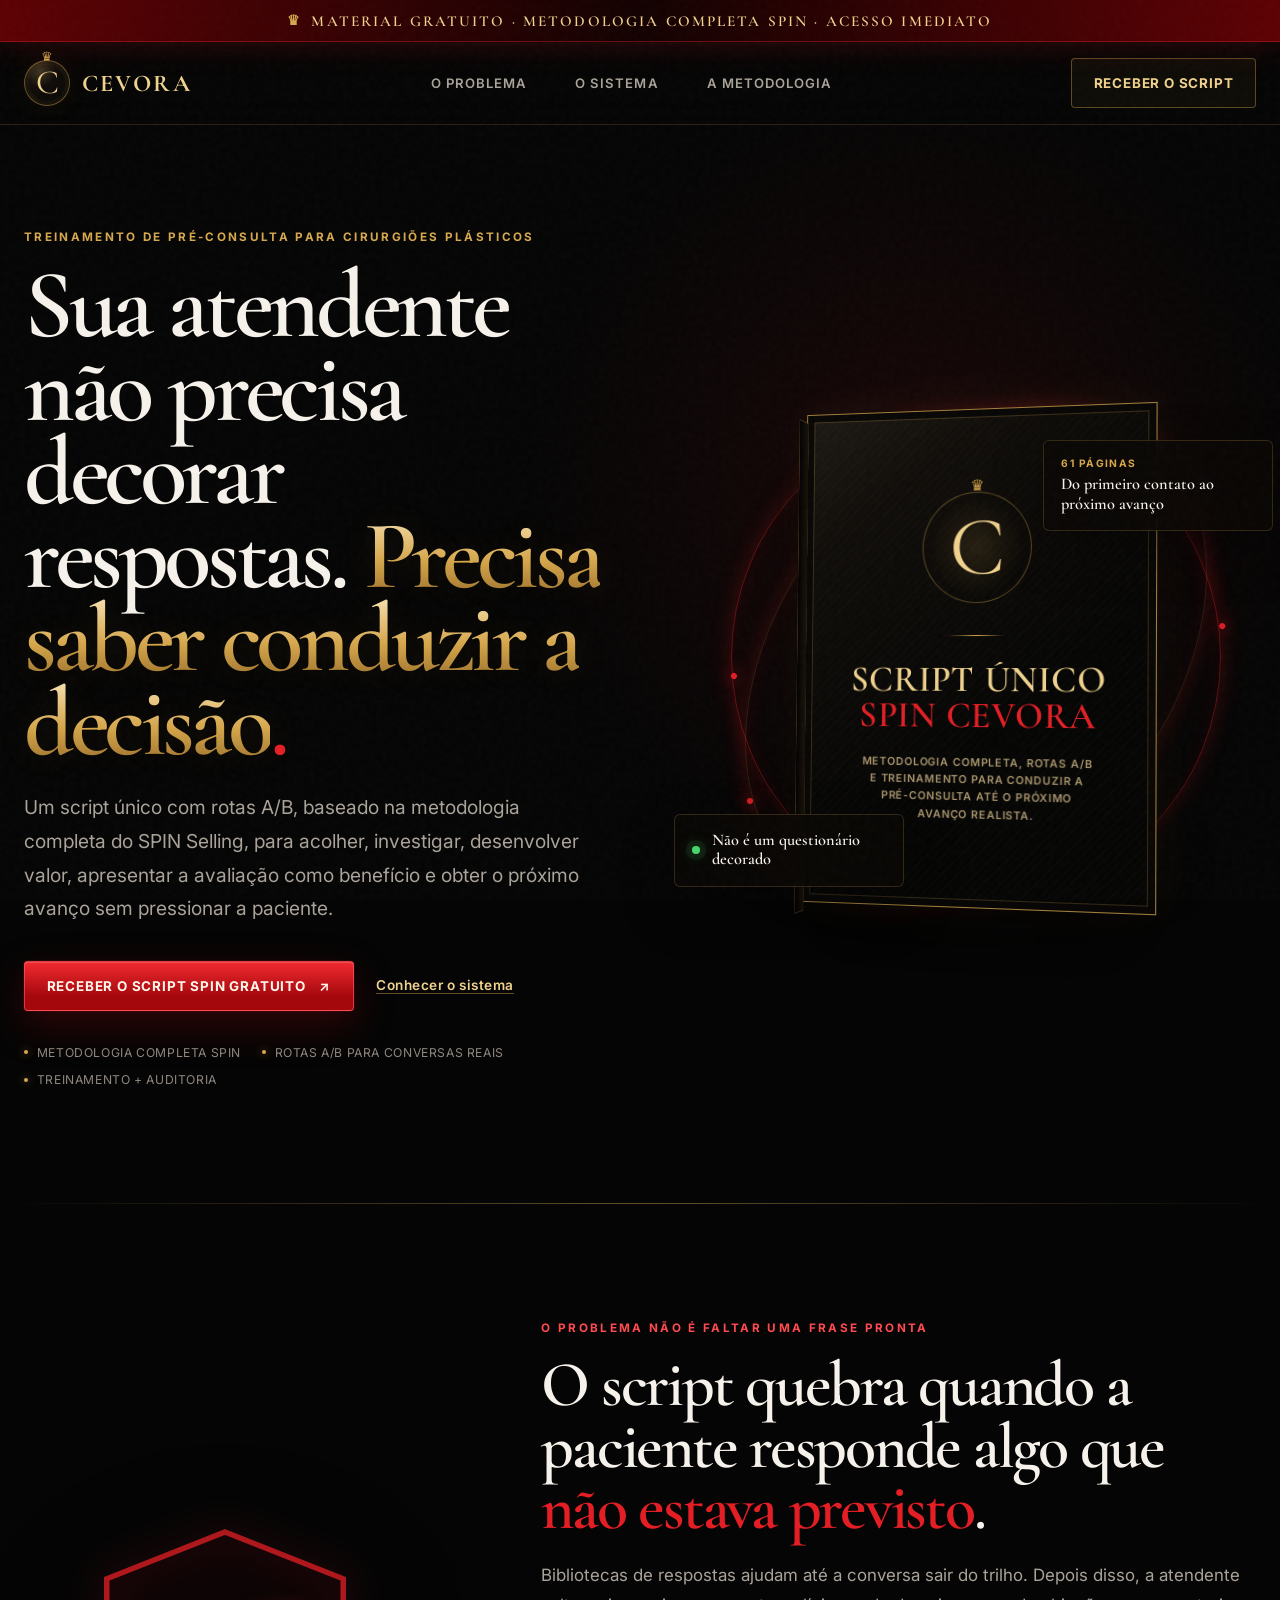
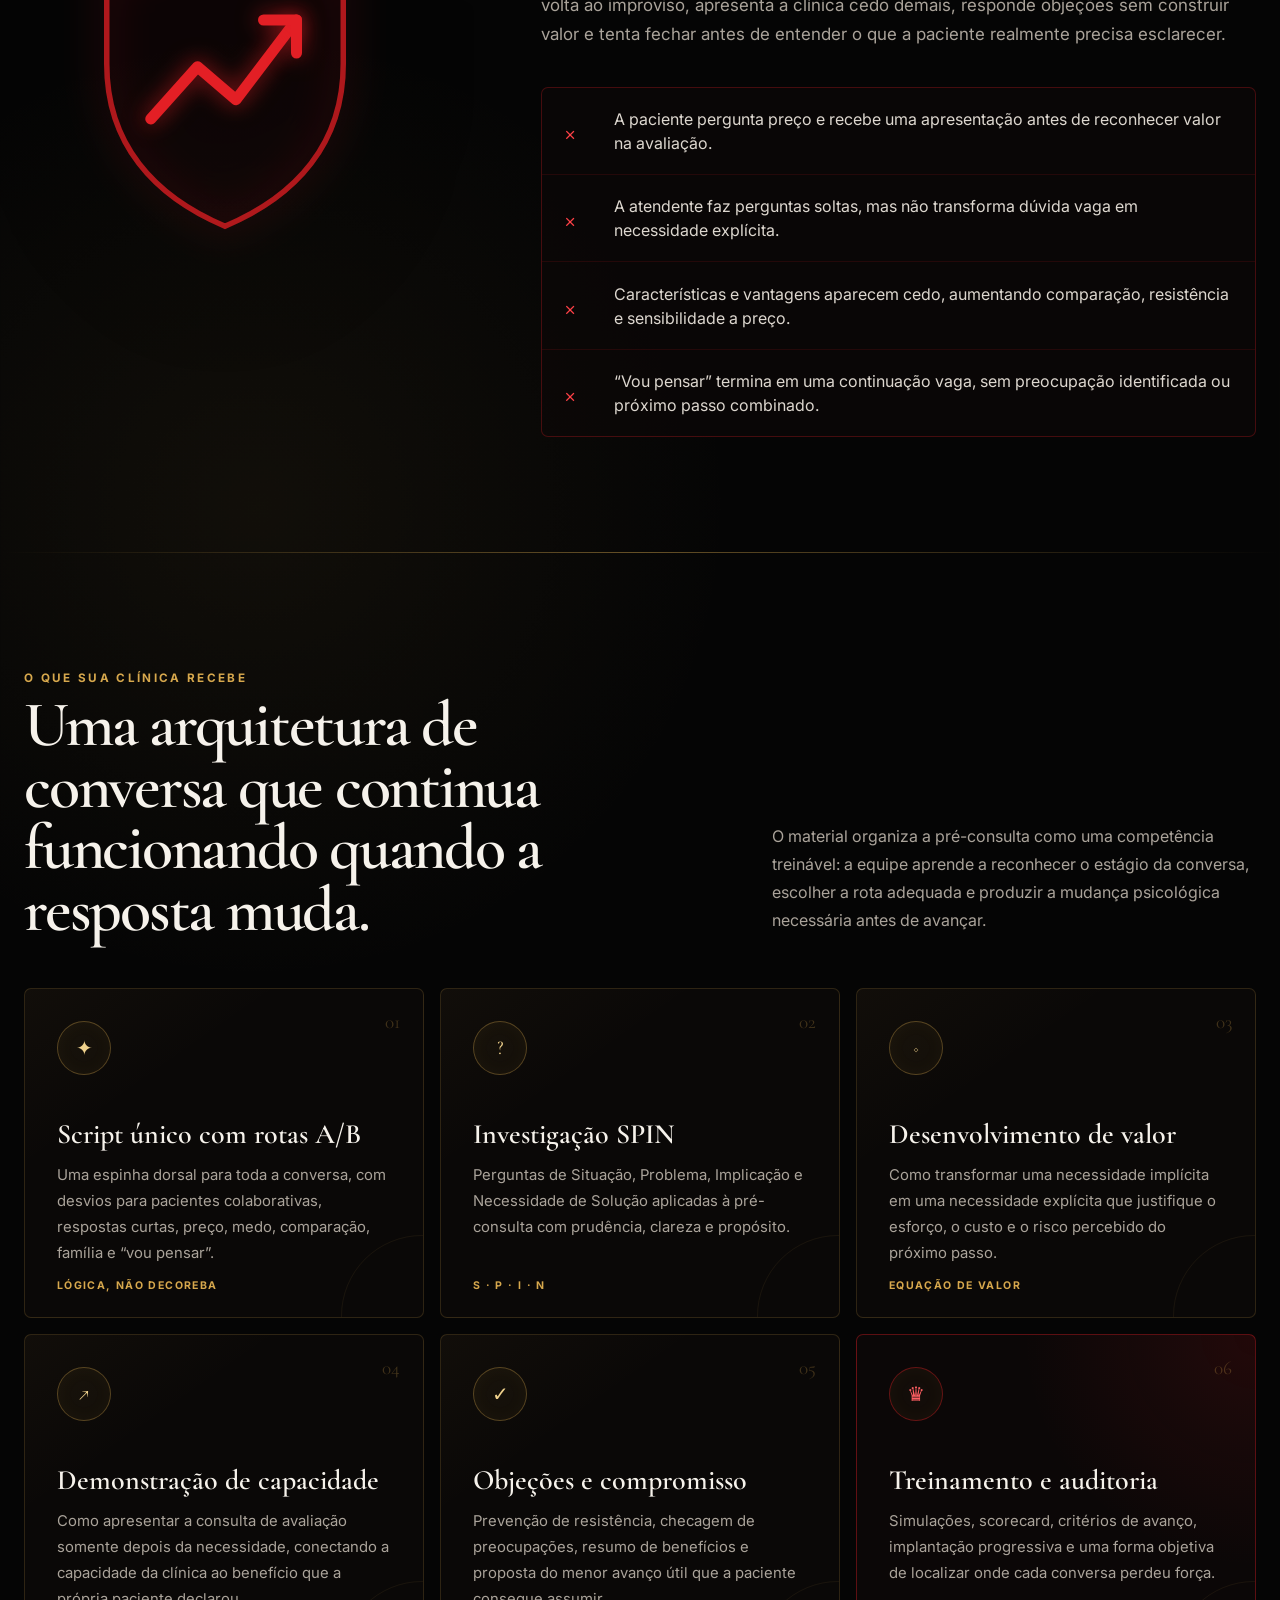
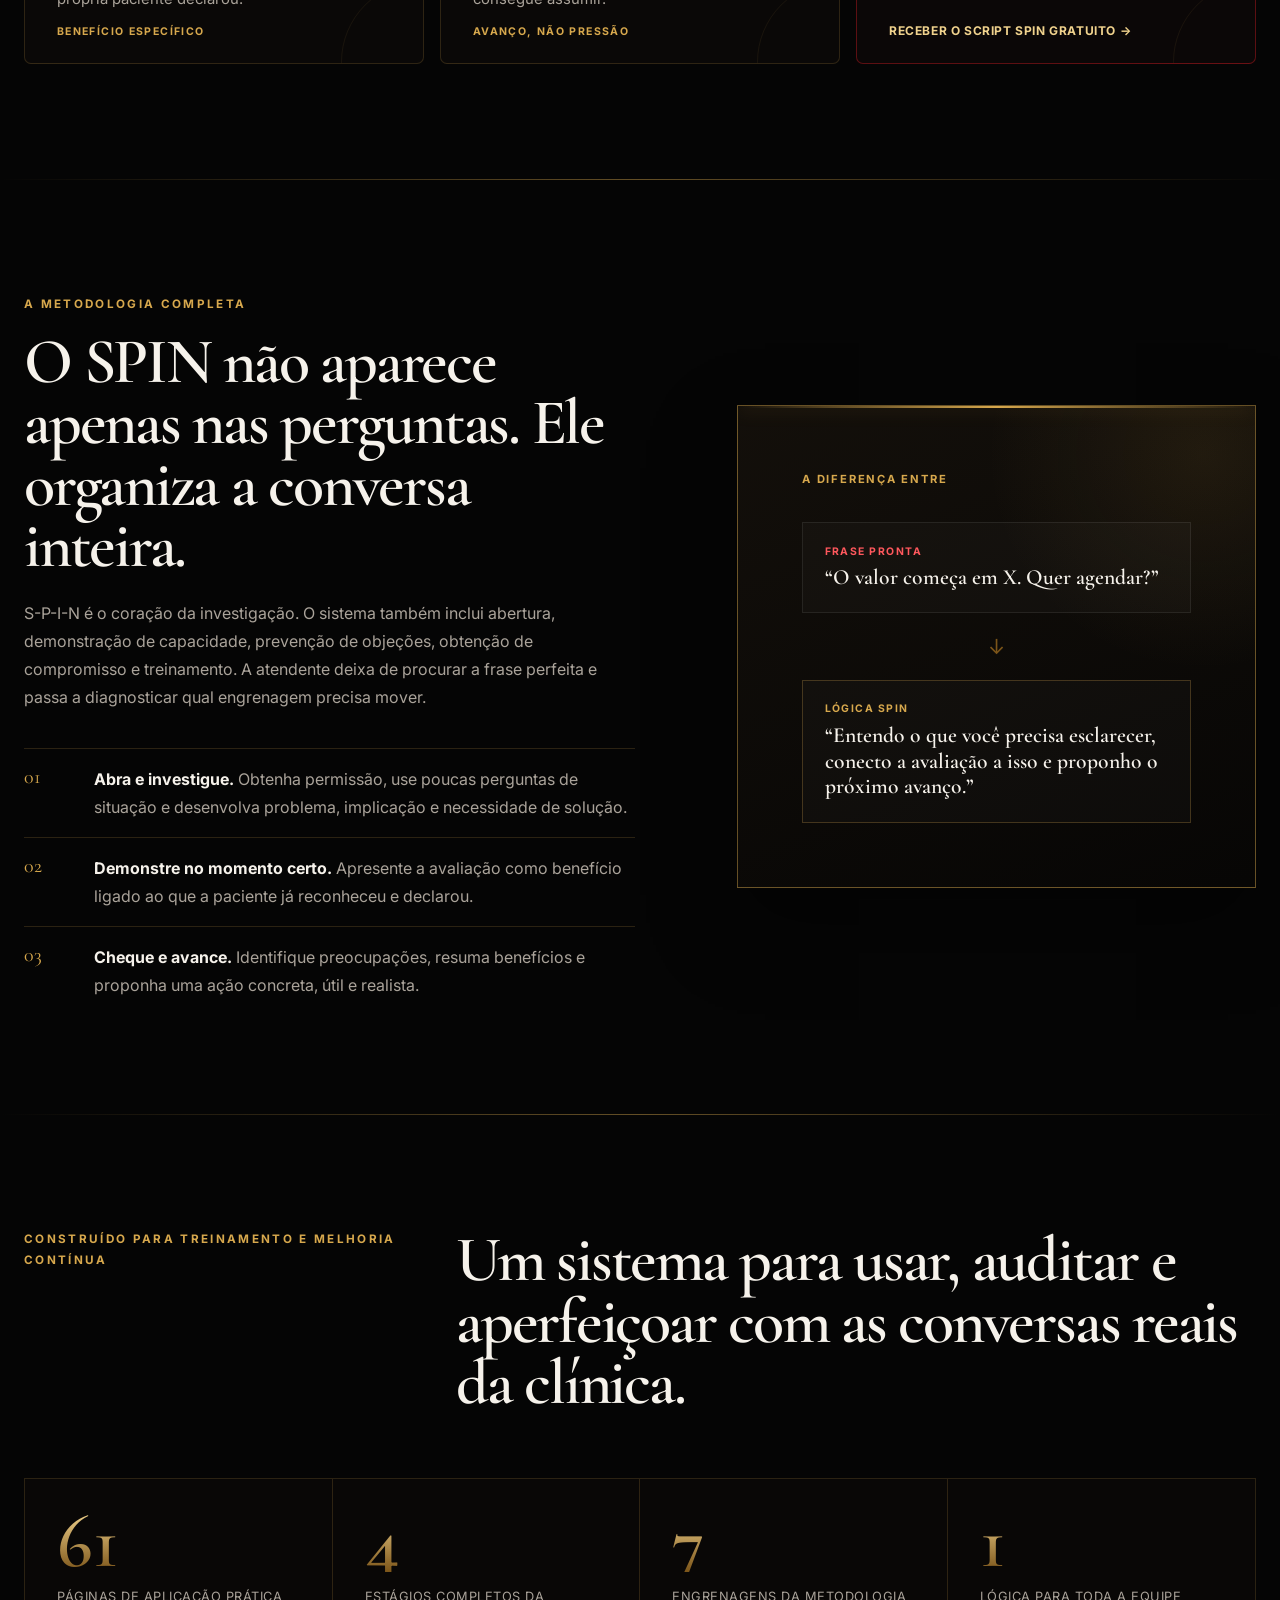
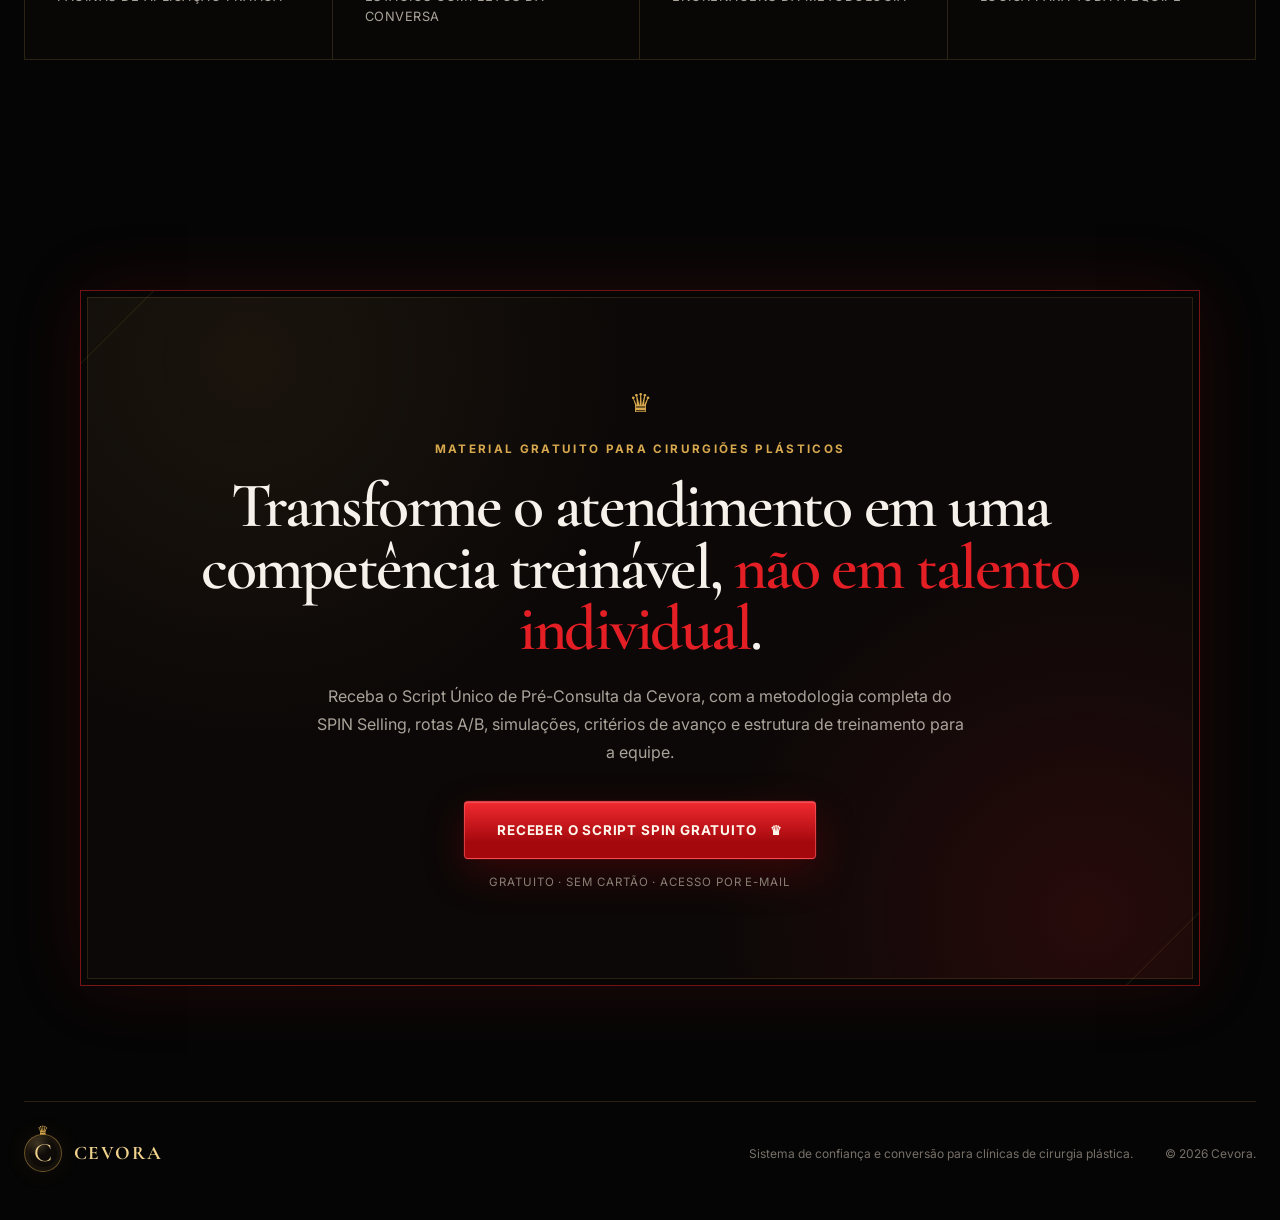
==== commit 43a13ebd: "Atualiza copy para o novo Script SPIN completo" ====
--- a/index.html
+++ b/index.html
@@ -6,9 +6,9 @@
   <meta name="theme-color" content="#070707" />
   <meta
     name="description"
-    content="Scripts, cadências e tratamentos de objeção para clínicas de cirurgia plástica converterem mais pacientes interessados em consultas de avaliação."
+    content="Script único de pré-consulta com rotas A/B, baseado na metodologia completa do SPIN Selling, para treinar equipes de clínicas de cirurgia plástica."
   />
-  <title>Scripts para Cirurgiões Plásticos | Cevora</title>
+  <title>Script SPIN para Clínicas de Cirurgia Plástica | Cevora</title>
   <link rel="preconnect" href="https://fonts.googleapis.com" />
   <link rel="preconnect" href="https://fonts.gstatic.com" crossorigin />
   <link
@@ -24,7 +24,7 @@
 
   <div class="offer-bar">
     <span class="offer-bar__icon">♛</span>
-    <span>Material gratuito · acesso imediato</span>
+    <span>Material gratuito · metodologia completa SPIN · acesso imediato</span>
   </div>
 
   <header class="site-header">
@@ -38,42 +38,42 @@
 
     <nav class="desktop-nav" aria-label="Navegação principal">
       <a href="#problema">O problema</a>
-      <a href="#conteudo">O conteúdo</a>
-      <a href="#metodo">O método</a>
+      <a href="#conteudo">O sistema</a>
+      <a href="#metodo">A metodologia</a>
     </nav>
 
-    <a class="button button--header" href="checkout.html">Receber material</a>
+    <a class="button button--header" href="checkout.html">Receber o script</a>
   </header>
 
   <main>
     <section class="hero section" id="inicio">
       <div class="hero__copy reveal">
-        <p class="eyebrow">Sistema de atendimento para cirurgiões plásticos</p>
+        <p class="eyebrow">Treinamento de pré-consulta para cirurgiões plásticos</p>
         <h1>
-          Transforme interesse em procedimento em
-          <span class="gold-text">consulta de avaliação</span><span class="red-dot">.</span>
+          Sua atendente não precisa decorar respostas.
+          <span class="gold-text">Precisa saber conduzir a decisão</span><span class="red-dot">.</span>
         </h1>
 
         <p class="hero__lead">
-          16 módulos com scripts, cadências e tratamentos de objeção criados para equipes de clínicas de cirurgia plástica que não querem mais perder pacientes entre o anúncio e o agendamento.
+          Um script único com rotas A/B, baseado na metodologia completa do SPIN Selling, para acolher, investigar, desenvolver valor, apresentar a avaliação como benefício e obter o próximo avanço sem pressionar a paciente.
         </p>
 
         <div class="hero__actions">
           <a class="button button--primary" href="checkout.html">
-            Receber material gratuito
+            Receber o Script SPIN gratuito
             <span aria-hidden="true">↗</span>
           </a>
-          <a class="text-link" href="#conteudo">Ver o que está incluído</a>
+          <a class="text-link" href="#conteudo">Conhecer o sistema</a>
         </div>
 
         <div class="trust-row" aria-label="Diferenciais">
-          <span>Feito para cirurgia plástica</span>
-          <span>WhatsApp e Instagram</span>
-          <span>Aplicação imediata</span>
-        </div>
-      </div>
-
-      <div class="hero__visual reveal" aria-label="Representação do produto Os Scripts da Cevora para cirurgia plástica">
+          <span>Metodologia completa SPIN</span>
+          <span>Rotas A/B para conversas reais</span>
+          <span>Treinamento + auditoria</span>
+        </div>
+      </div>
+
+      <div class="hero__visual reveal" aria-label="Representação do Script Único de Pré-Consulta da Cevora baseado em SPIN Selling">
         <div class="orbit orbit--one"></div>
         <div class="orbit orbit--two"></div>
         <div class="product-shadow"></div>
@@ -87,23 +87,23 @@
             </div>
             <div class="product-box__divider"></div>
             <p class="product-box__title">
-              OS SCRIPTS
-              <span>DA CEVORA</span>
+              SCRIPT ÚNICO
+              <span>SPIN CEVORA</span>
             </p>
             <p class="product-box__subtitle">
-              Processos para conduzir pacientes da primeira mensagem à consulta de avaliação.
+              Metodologia completa, rotas A/B e treinamento para conduzir a pré-consulta até o próximo avanço realista.
             </p>
           </div>
         </div>
 
         <div class="floating-card floating-card--top">
-          <span class="floating-card__label">16 módulos</span>
-          <strong>Da primeira mensagem ao agendamento</strong>
+          <span class="floating-card__label">61 páginas</span>
+          <strong>Do primeiro contato ao próximo avanço</strong>
         </div>
 
         <div class="floating-card floating-card--bottom">
           <span class="pulse"></span>
-          <strong>Estrutura pronta para sua equipe</strong>
+          <strong>Não é um questionário decorado</strong>
         </div>
       </div>
     </section>
@@ -120,31 +120,31 @@
       </div>
 
       <div class="problem__content reveal">
-        <p class="eyebrow eyebrow--red">O vazamento entre anúncio e avaliação</p>
+        <p class="eyebrow eyebrow--red">O problema não é faltar uma frase pronta</p>
         <h2>
-          Cada paciente interessado que some é uma
-          <span class="red-text">consulta que não acontece</span>.
+          O script quebra quando a paciente responde algo que
+          <span class="red-text">não estava previsto</span>.
         </h2>
         <p>
-          A pessoa vê seu resultado, pergunta sobre rinoplastia, lipoaspiração ou prótese de mama e chega ao WhatsApp pronta para entender o próximo passo. Uma resposta fria, lenta ou improvisada pode encerrar a decisão antes mesmo da avaliação.
+          Bibliotecas de respostas ajudam até a conversa sair do trilho. Depois disso, a atendente volta ao improviso, apresenta a clínica cedo demais, responde objeções sem construir valor e tenta fechar antes de entender o que a paciente realmente precisa esclarecer.
         </p>
 
         <div class="pain-list">
           <div class="pain-item">
             <span class="pain-item__icon">×</span>
-            <span>O paciente pergunta o preço do procedimento, recebe apenas um número e desaparece.</span>
+            <span>A paciente pergunta preço e recebe uma apresentação antes de reconhecer valor na avaliação.</span>
           </div>
           <div class="pain-item">
             <span class="pain-item__icon">×</span>
-            <span>A consulta de avaliação é agendada, mas a confirmação não reduz o no-show.</span>
+            <span>A atendente faz perguntas soltas, mas não transforma dúvida vaga em necessidade explícita.</span>
           </div>
           <div class="pain-item">
             <span class="pain-item__icon">×</span>
-            <span>Cada secretária ou CRC apresenta o cirurgião de uma forma diferente.</span>
+            <span>Características e vantagens aparecem cedo, aumentando comparação, resistência e sensibilidade a preço.</span>
           </div>
           <div class="pain-item">
             <span class="pain-item__icon">×</span>
-            <span>Leads de procedimentos de alto valor são abandonados depois de uma única tentativa.</span>
+            <span>“Vou pensar” termina em uma continuação vaga, sem preocupação identificada ou próximo passo combinado.</span>
           </div>
         </div>
       </div>
@@ -153,9 +153,9 @@
     <section class="content-section section section--bordered" id="conteudo">
       <div class="section-heading reveal">
         <p class="eyebrow">O que sua clínica recebe</p>
-        <h2>Um sistema para a jornada comercial da cirurgia plástica.</h2>
+        <h2>Uma arquitetura de conversa que continua funcionando quando a resposta muda.</h2>
         <p>
-          Cada módulo resolve um ponto específico da decisão do paciente, desde a primeira pergunta sobre o procedimento até o retorno de quem ainda não marcou a avaliação.
+          O material organiza a pré-consulta como uma competência treinável: a equipe aprende a reconhecer o estágio da conversa, escolher a rota adequada e produzir a mudança psicológica necessária antes de avançar.
         </p>
       </div>
 
@@ -163,73 +163,73 @@
         <article class="module-card reveal">
           <span class="module-card__number">01</span>
           <div class="module-card__icon" aria-hidden="true">✦</div>
-          <h3>Primeiro contato</h3>
-          <p>Como acolher o interesse pelo procedimento, gerar confiança e conduzir a conversa sem parecer uma resposta automática.</p>
-          <span class="module-card__meta">WhatsApp + Instagram</span>
+          <h3>Script único com rotas A/B</h3>
+          <p>Uma espinha dorsal para toda a conversa, com desvios para pacientes colaborativas, respostas curtas, preço, medo, comparação, família e “vou pensar”.</p>
+          <span class="module-card__meta">Lógica, não decoreba</span>
         </article>
 
         <article class="module-card reveal">
           <span class="module-card__number">02</span>
-          <div class="module-card__icon" aria-hidden="true">↻</div>
-          <h3>Cadência de follow-up</h3>
-          <p>Uma sequência de 5 toques em 4 dias para recuperar pacientes interessados sem pressionar nem banalizar a cirurgia.</p>
-          <span class="module-card__meta">Ritmo + timing</span>
+          <div class="module-card__icon" aria-hidden="true">?</div>
+          <h3>Investigação SPIN</h3>
+          <p>Perguntas de Situação, Problema, Implicação e Necessidade de Solução aplicadas à pré-consulta com prudência, clareza e propósito.</p>
+          <span class="module-card__meta">S · P · I · N</span>
         </article>
 
         <article class="module-card reveal">
           <span class="module-card__number">03</span>
-          <div class="module-card__icon" aria-hidden="true">$</div>
-          <h3>Objeção de preço</h3>
-          <p>Como responder “quanto custa a cirurgia?” sem reduzir o trabalho do cirurgião a uma comparação de orçamento.</p>
-          <span class="module-card__meta">Valor percebido</span>
+          <div class="module-card__icon" aria-hidden="true">◇</div>
+          <h3>Desenvolvimento de valor</h3>
+          <p>Como transformar uma necessidade implícita em uma necessidade explícita que justifique o esforço, o custo e o risco percebido do próximo passo.</p>
+          <span class="module-card__meta">Equação de valor</span>
         </article>
 
         <article class="module-card reveal">
           <span class="module-card__number">04</span>
-          <div class="module-card__icon" aria-hidden="true">◇</div>
-          <h3>Consulta de avaliação</h3>
-          <p>Um roteiro para apresentar a avaliação como a etapa necessária para entender indicação, segurança e possibilidades reais.</p>
-          <span class="module-card__meta">Condução + clareza</span>
+          <div class="module-card__icon" aria-hidden="true">↗</div>
+          <h3>Demonstração de capacidade</h3>
+          <p>Como apresentar a consulta de avaliação somente depois da necessidade, conectando a capacidade da clínica ao benefício que a própria paciente declarou.</p>
+          <span class="module-card__meta">Benefício específico</span>
         </article>
 
         <article class="module-card reveal">
           <span class="module-card__number">05</span>
           <div class="module-card__icon" aria-hidden="true">✓</div>
-          <h3>Confirmação e no-show</h3>
-          <p>Mensagens de confirmação, lembretes e recuperação para proteger a agenda de avaliações do cirurgião.</p>
-          <span class="module-card__meta">Agenda protegida</span>
+          <h3>Objeções e compromisso</h3>
+          <p>Prevenção de resistência, checagem de preocupações, resumo de benefícios e proposta do menor avanço útil que a paciente consegue assumir.</p>
+          <span class="module-card__meta">Avanço, não pressão</span>
         </article>
 
         <article class="module-card module-card--highlight reveal">
-          <span class="module-card__number">+11</span>
+          <span class="module-card__number">06</span>
           <div class="module-card__icon" aria-hidden="true">♛</div>
-          <h3>Mais 11 módulos</h3>
-          <p>Reativação, objeções, apresentação do cirurgião, fechamento, pós-avaliação, organização do atendimento e muito mais.</p>
-          <a href="checkout.html">Receber o material gratuito →</a>
+          <h3>Treinamento e auditoria</h3>
+          <p>Simulações, scorecard, critérios de avanço, implantação progressiva e uma forma objetiva de localizar onde cada conversa perdeu força.</p>
+          <a href="checkout.html">Receber o Script SPIN gratuito →</a>
         </article>
       </div>
     </section>
 
     <section class="method section section--bordered" id="metodo">
       <div class="method__copy reveal">
-        <p class="eyebrow">Por que funciona</p>
-        <h2>O atendimento deixa de depender do improviso de quem está no WhatsApp.</h2>
+        <p class="eyebrow">A metodologia completa</p>
+        <h2>O SPIN não aparece apenas nas perguntas. Ele organiza a conversa inteira.</h2>
         <p>
-          O objetivo não é robotizar a equipe da clínica. É oferecer uma estrutura que preserve o acolhimento, respeite a responsabilidade de uma decisão cirúrgica e conduza cada paciente para o próximo passo correto.
+          S-P-I-N é o coração da investigação. O sistema também inclui abertura, demonstração de capacidade, prevenção de objeções, obtenção de compromisso e treinamento. A atendente deixa de procurar a frase perfeita e passa a diagnosticar qual engrenagem precisa mover.
         </p>
 
         <div class="method-points">
           <div>
             <span>01</span>
-            <p><strong>Padronize o essencial.</strong> A equipe apresenta o cirurgião, a avaliação e o processo com a mesma clareza.</p>
+            <p><strong>Abra e investigue.</strong> Obtenha permissão, use poucas perguntas de situação e desenvolva problema, implicação e necessidade de solução.</p>
           </div>
           <div>
             <span>02</span>
-            <p><strong>Adapte ao procedimento.</strong> A conversa continua humana para rinoplastia, lipoaspiração, mamas e outros interesses.</p>
+            <p><strong>Demonstre no momento certo.</strong> Apresente a avaliação como benefício ligado ao que a paciente já reconheceu e declarou.</p>
           </div>
           <div>
             <span>03</span>
-            <p><strong>Meça o resultado.</strong> Identifique onde os pacientes deixam de responder ou de agendar a avaliação.</p>
+            <p><strong>Cheque e avance.</strong> Identifique preocupações, resuma benefícios e proponha uma ação concreta, útil e realista.</p>
           </div>
         </div>
       </div>
@@ -239,13 +239,13 @@
         <p class="method__panel-kicker">A diferença entre</p>
         <div class="comparison">
           <div class="comparison__item comparison__item--bad">
-            <span>Improviso</span>
+            <span>Frase pronta</span>
             <strong>“O valor começa em X. Quer agendar?”</strong>
           </div>
           <div class="comparison__arrow">↓</div>
           <div class="comparison__item comparison__item--good">
-            <span>Processo</span>
-            <strong>“Entendo o que você busca e conduzo até a avaliação adequada.”</strong>
+            <span>Lógica SPIN</span>
+            <strong>“Entendo o que você precisa esclarecer, conecto a avaliação a isso e proponho o próximo avanço.”</strong>
           </div>
         </div>
       </div>
@@ -253,26 +253,26 @@
 
     <section class="proof section section--bordered">
       <div class="proof__intro reveal">
-        <p class="eyebrow">Construído para a operação real</p>
-        <h2>Estratégia pronta para entrar no WhatsApp da sua clínica de cirurgia plástica.</h2>
+        <p class="eyebrow">Construído para treinamento e melhoria contínua</p>
+        <h2>Um sistema para usar, auditar e aperfeiçoar com as conversas reais da clínica.</h2>
       </div>
 
       <div class="stats-grid">
         <div class="stat reveal">
-          <strong>16</strong>
-          <span>módulos práticos</span>
-        </div>
-        <div class="stat reveal">
-          <strong>5</strong>
-          <span>toques no follow-up principal</span>
+          <strong>61</strong>
+          <span>páginas de aplicação prática</span>
         </div>
         <div class="stat reveal">
           <strong>4</strong>
-          <span>dias de cadência estruturada</span>
+          <span>estágios completos da conversa</span>
+        </div>
+        <div class="stat reveal">
+          <strong>7</strong>
+          <span>engrenagens da metodologia</span>
         </div>
         <div class="stat reveal">
           <strong>1</strong>
-          <span>sistema para toda a equipe</span>
+          <span>lógica para toda a equipe</span>
         </div>
       </div>
     </section>
@@ -282,16 +282,16 @@
         <div class="offer__ornament" aria-hidden="true">♛</div>
         <p class="eyebrow">Material gratuito para cirurgiões plásticos</p>
         <h2>
-          Pare de perder pacientes interessados antes da
-          <span class="red-text">consulta de avaliação</span>.
+          Transforme o atendimento em uma competência treinável,
+          <span class="red-text">não em talento individual</span>.
         </h2>
         <p>
-          Receba os scripts, cadências e tratamentos de objeção criados para estruturar o atendimento comercial de clínicas de cirurgia plástica.
+          Receba o Script Único de Pré-Consulta da Cevora, com a metodologia completa do SPIN Selling, rotas A/B, simulações, critérios de avanço e estrutura de treinamento para a equipe.
         </p>
 
         <div class="offer__actions">
           <a class="button button--primary button--large" href="checkout.html">
-            Receber material gratuito
+            Receber o Script SPIN gratuito
             <span aria-hidden="true">♛</span>
           </a>
           <span class="secure-note">Gratuito · sem cartão · acesso por e-mail</span>
@@ -308,11 +308,11 @@
       </span>
       <span class="brand__name">CEVORA</span>
     </a>
-    <p>Estratégia, tecnologia e crescimento para cirurgiões plásticos.</p>
+    <p>Sistema de confiança e conversão para clínicas de cirurgia plástica.</p>
     <span>© <span id="year"></span> Cevora.</span>
   </footer>
 
-  <a class="mobile-cta" href="checkout.html">Receber material gratuito</a>
+  <a class="mobile-cta" href="checkout.html">Receber o Script SPIN</a>
 
   <script src="script.js"></script>
 </body>
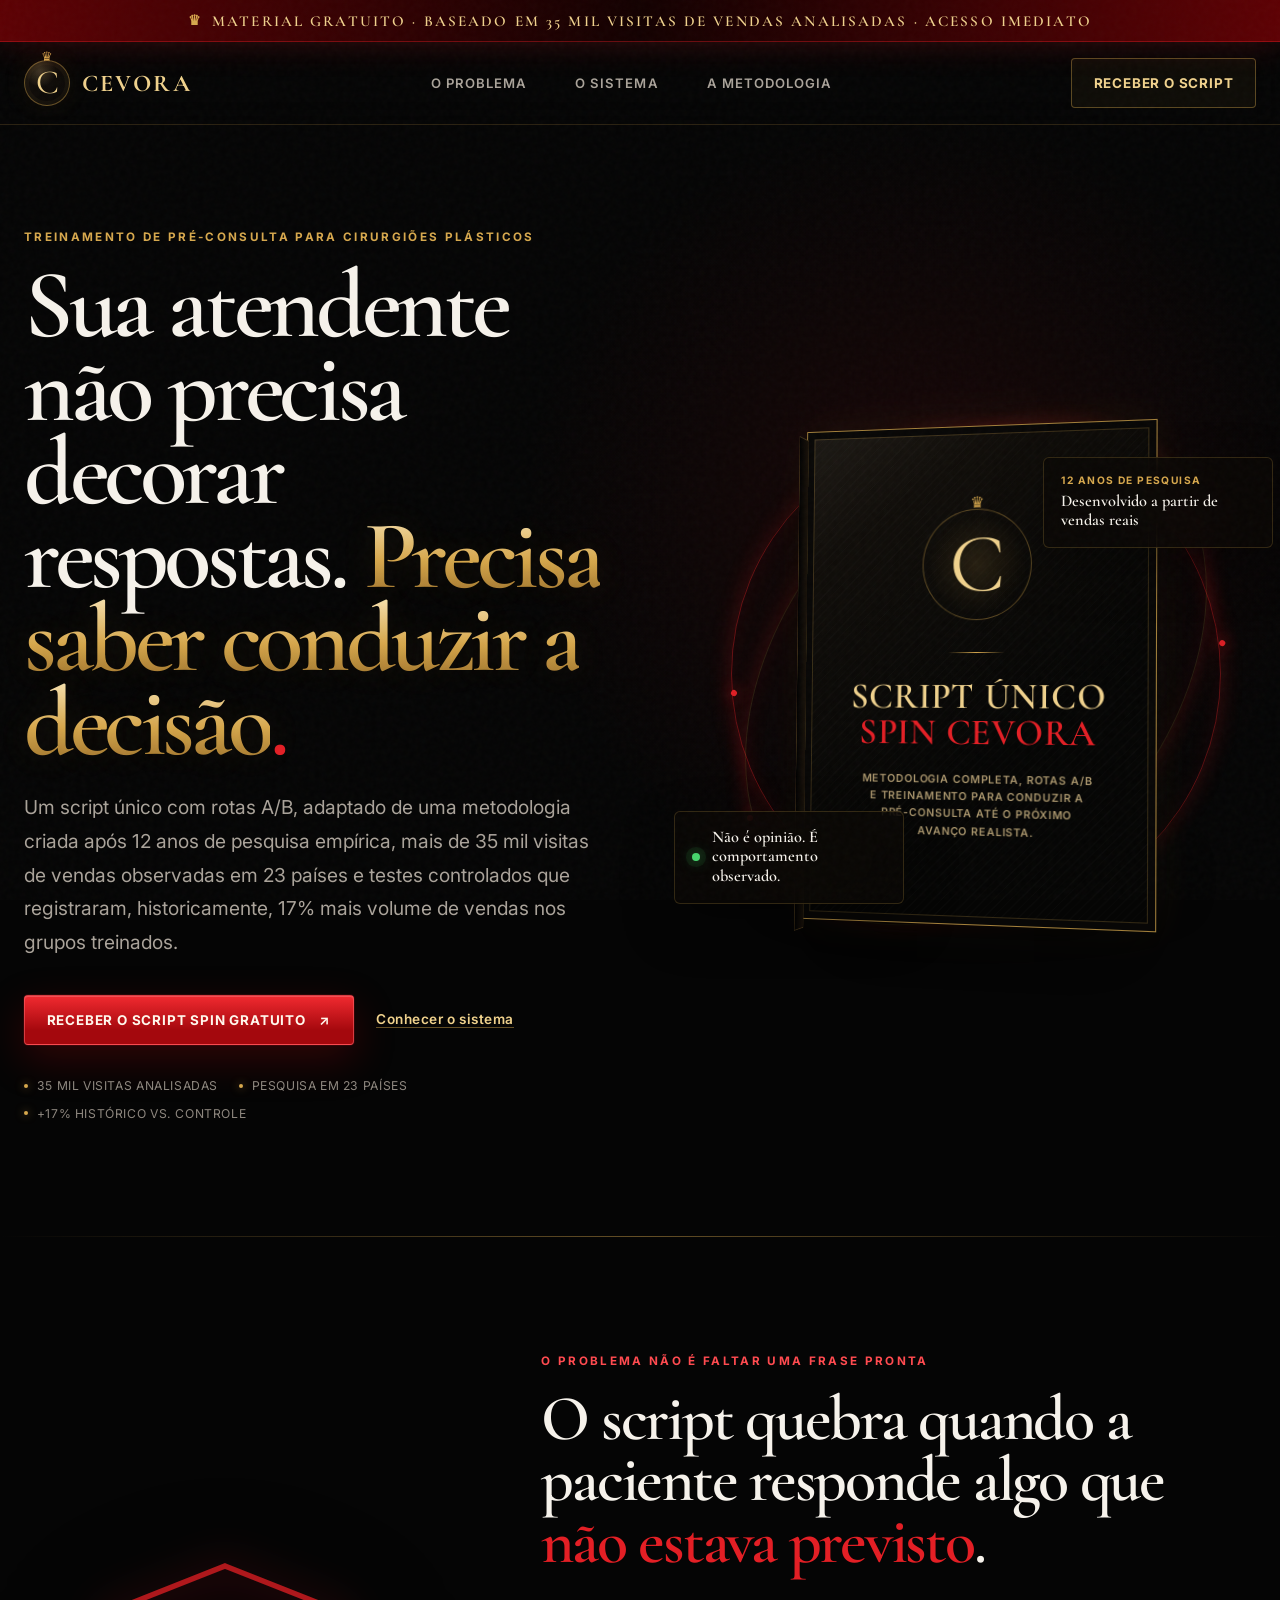
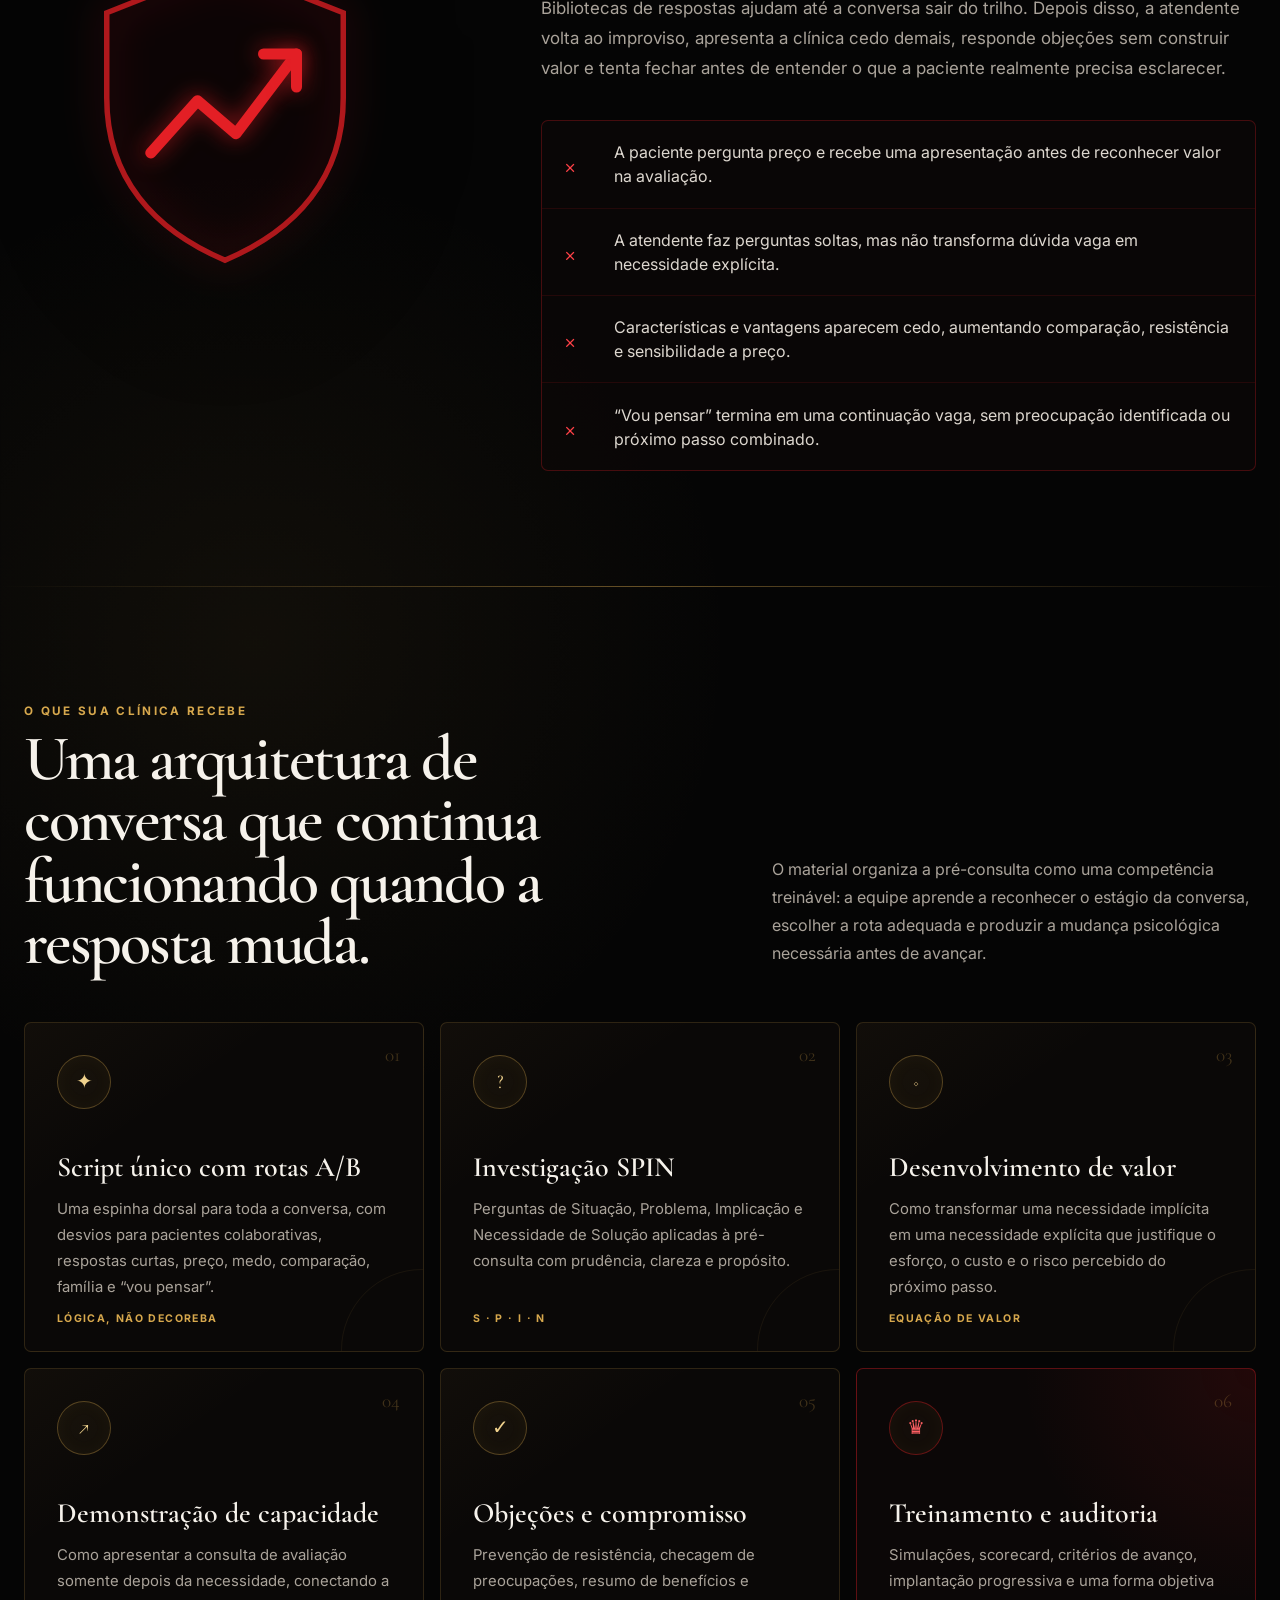
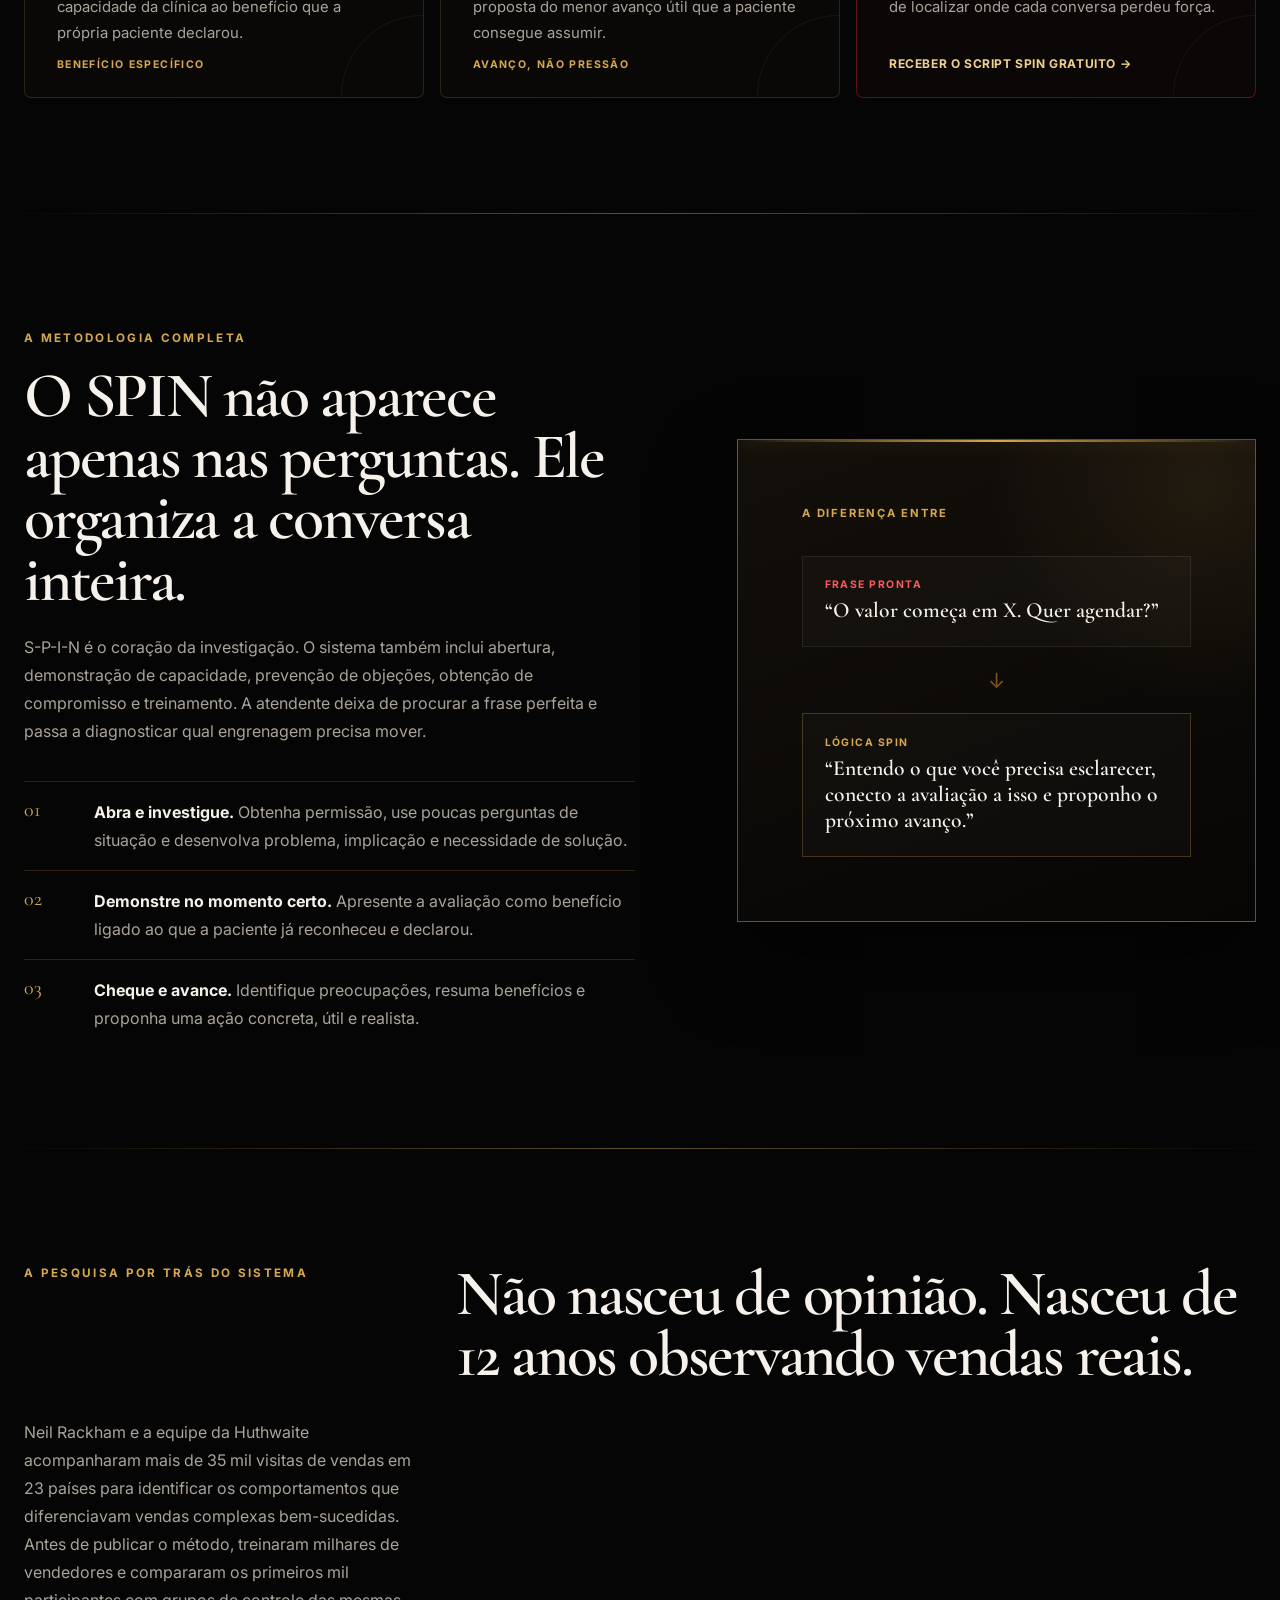
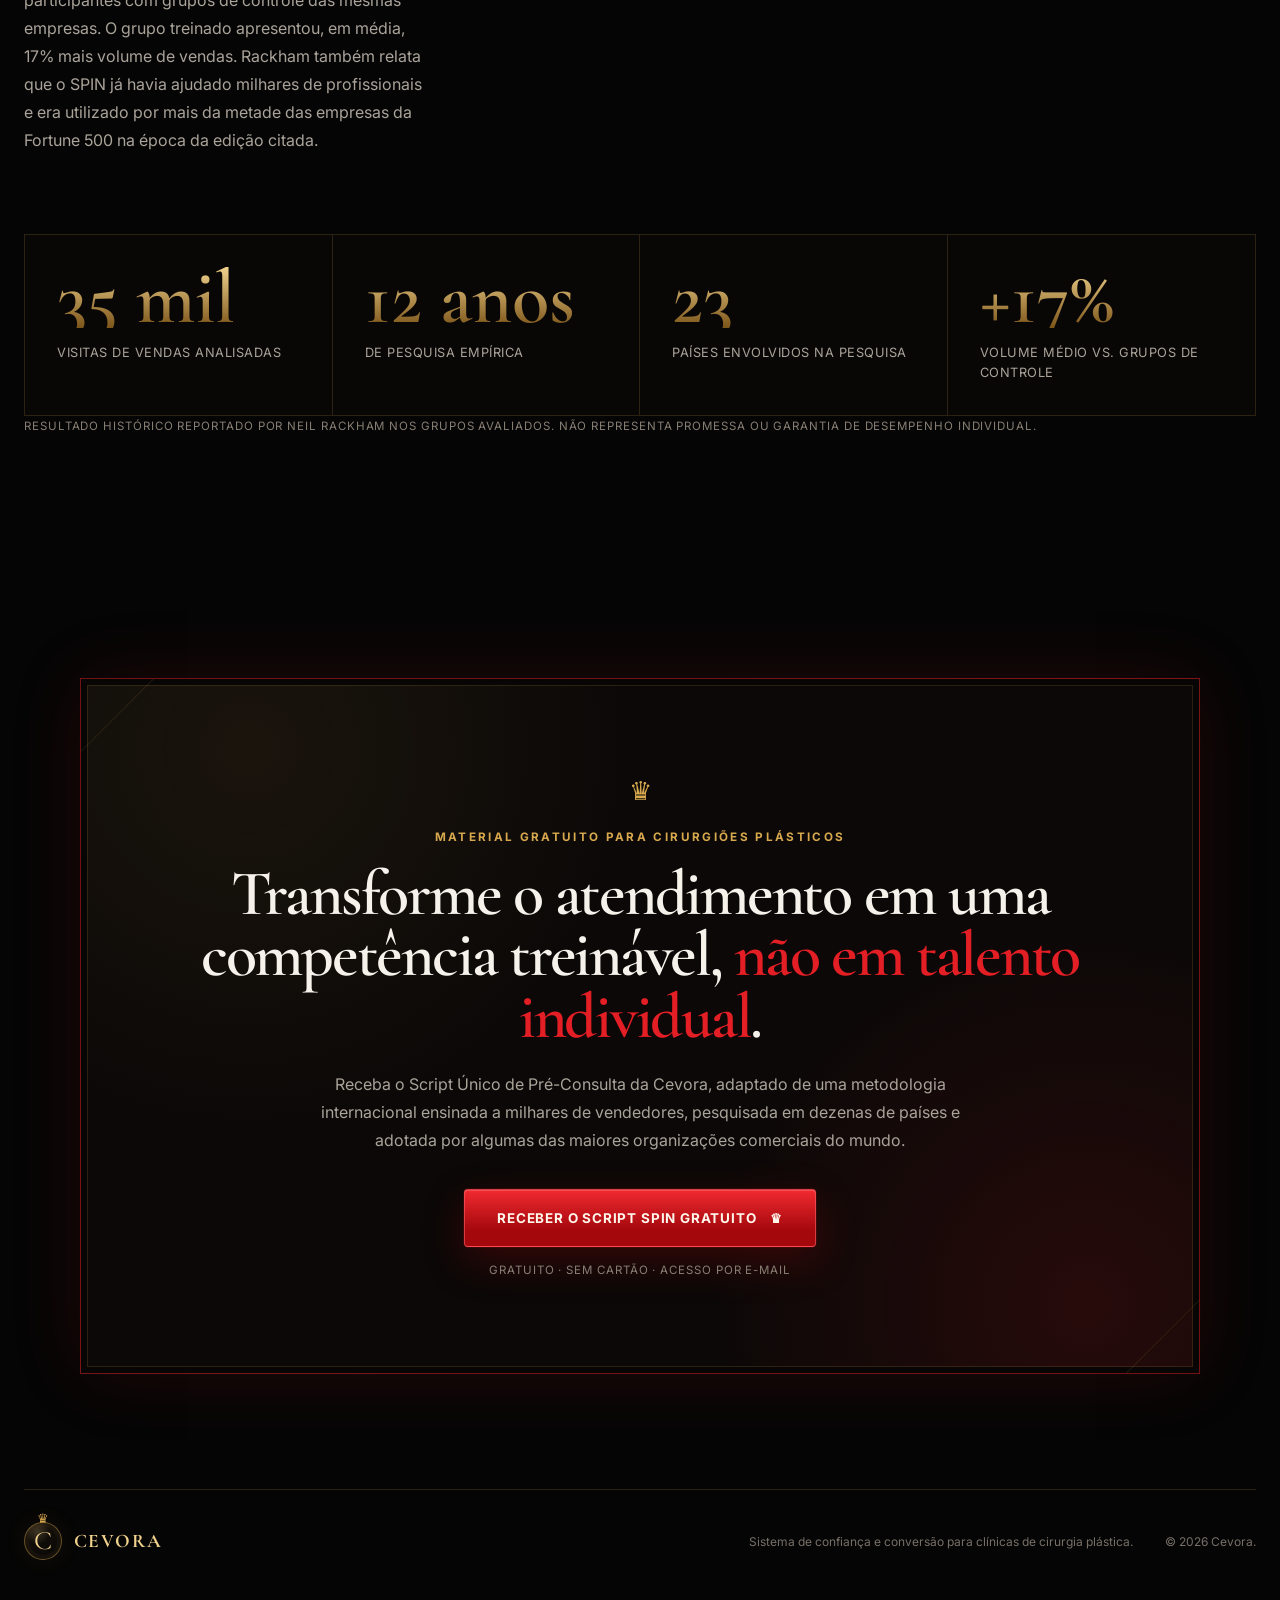
==== commit f2e582f3: "Adiciona autoridade e dados históricos do SPIN Selling à copy" ====
--- a/index.html
+++ b/index.html
@@ -6,7 +6,7 @@
   <meta name="theme-color" content="#070707" />
   <meta
     name="description"
-    content="Script único de pré-consulta com rotas A/B, baseado na metodologia completa do SPIN Selling, para treinar equipes de clínicas de cirurgia plástica."
+    content="Script único de pré-consulta com rotas A/B, baseado na metodologia SPIN Selling, desenvolvida após 12 anos de pesquisa e mais de 35 mil visitas de vendas analisadas."
   />
   <title>Script SPIN para Clínicas de Cirurgia Plástica | Cevora</title>
   <link rel="preconnect" href="https://fonts.googleapis.com" />
@@ -24,7 +24,7 @@
 
   <div class="offer-bar">
     <span class="offer-bar__icon">♛</span>
-    <span>Material gratuito · metodologia completa SPIN · acesso imediato</span>
+    <span>Material gratuito · baseado em 35 mil visitas de vendas analisadas · acesso imediato</span>
   </div>
 
   <header class="site-header">
@@ -55,7 +55,7 @@
         </h1>
 
         <p class="hero__lead">
-          Um script único com rotas A/B, baseado na metodologia completa do SPIN Selling, para acolher, investigar, desenvolver valor, apresentar a avaliação como benefício e obter o próximo avanço sem pressionar a paciente.
+          Um script único com rotas A/B, adaptado de uma metodologia criada após 12 anos de pesquisa empírica, mais de 35 mil visitas de vendas observadas em 23 países e testes controlados que registraram, historicamente, 17% mais volume de vendas nos grupos treinados.
         </p>
 
         <div class="hero__actions">
@@ -67,9 +67,9 @@
         </div>
 
         <div class="trust-row" aria-label="Diferenciais">
-          <span>Metodologia completa SPIN</span>
-          <span>Rotas A/B para conversas reais</span>
-          <span>Treinamento + auditoria</span>
+          <span>35 mil visitas analisadas</span>
+          <span>Pesquisa em 23 países</span>
+          <span>+17% histórico vs. controle</span>
         </div>
       </div>
 
@@ -97,13 +97,13 @@
         </div>
 
         <div class="floating-card floating-card--top">
-          <span class="floating-card__label">61 páginas</span>
-          <strong>Do primeiro contato ao próximo avanço</strong>
+          <span class="floating-card__label">12 anos de pesquisa</span>
+          <strong>Desenvolvido a partir de vendas reais</strong>
         </div>
 
         <div class="floating-card floating-card--bottom">
           <span class="pulse"></span>
-          <strong>Não é um questionário decorado</strong>
+          <strong>Não é opinião. É comportamento observado.</strong>
         </div>
       </div>
     </section>
@@ -253,28 +253,35 @@
 
     <section class="proof section section--bordered">
       <div class="proof__intro reveal">
-        <p class="eyebrow">Construído para treinamento e melhoria contínua</p>
-        <h2>Um sistema para usar, auditar e aperfeiçoar com as conversas reais da clínica.</h2>
+        <p class="eyebrow">A pesquisa por trás do sistema</p>
+        <h2>Não nasceu de opinião. Nasceu de 12 anos observando vendas reais.</h2>
+        <p>
+          Neil Rackham e a equipe da Huthwaite acompanharam mais de 35 mil visitas de vendas em 23 países para identificar os comportamentos que diferenciavam vendas complexas bem-sucedidas. Antes de publicar o método, treinaram milhares de vendedores e compararam os primeiros mil participantes com grupos de controle das mesmas empresas. O grupo treinado apresentou, em média, 17% mais volume de vendas. Rackham também relata que o SPIN já havia ajudado milhares de profissionais e era utilizado por mais da metade das empresas da Fortune 500 na época da edição citada.
+        </p>
       </div>
 
       <div class="stats-grid">
         <div class="stat reveal">
-          <strong>61</strong>
-          <span>páginas de aplicação prática</span>
+          <strong>35 mil</strong>
+          <span>visitas de vendas analisadas</span>
         </div>
         <div class="stat reveal">
-          <strong>4</strong>
-          <span>estágios completos da conversa</span>
+          <strong>12 anos</strong>
+          <span>de pesquisa empírica</span>
         </div>
         <div class="stat reveal">
-          <strong>7</strong>
-          <span>engrenagens da metodologia</span>
+          <strong>23</strong>
+          <span>países envolvidos na pesquisa</span>
         </div>
         <div class="stat reveal">
-          <strong>1</strong>
-          <span>lógica para toda a equipe</span>
-        </div>
-      </div>
+          <strong>+17%</strong>
+          <span>volume médio vs. grupos de controle</span>
+        </div>
+      </div>
+
+      <p class="secure-note reveal">
+        Resultado histórico reportado por Neil Rackham nos grupos avaliados. Não representa promessa ou garantia de desempenho individual.
+      </p>
     </section>
 
     <section class="offer section" id="oferta">
@@ -286,7 +293,7 @@
           <span class="red-text">não em talento individual</span>.
         </h2>
         <p>
-          Receba o Script Único de Pré-Consulta da Cevora, com a metodologia completa do SPIN Selling, rotas A/B, simulações, critérios de avanço e estrutura de treinamento para a equipe.
+          Receba o Script Único de Pré-Consulta da Cevora, adaptado de uma metodologia internacional ensinada a milhares de vendedores, pesquisada em dezenas de países e adotada por algumas das maiores organizações comerciais do mundo.
         </p>
 
         <div class="offer__actions">
